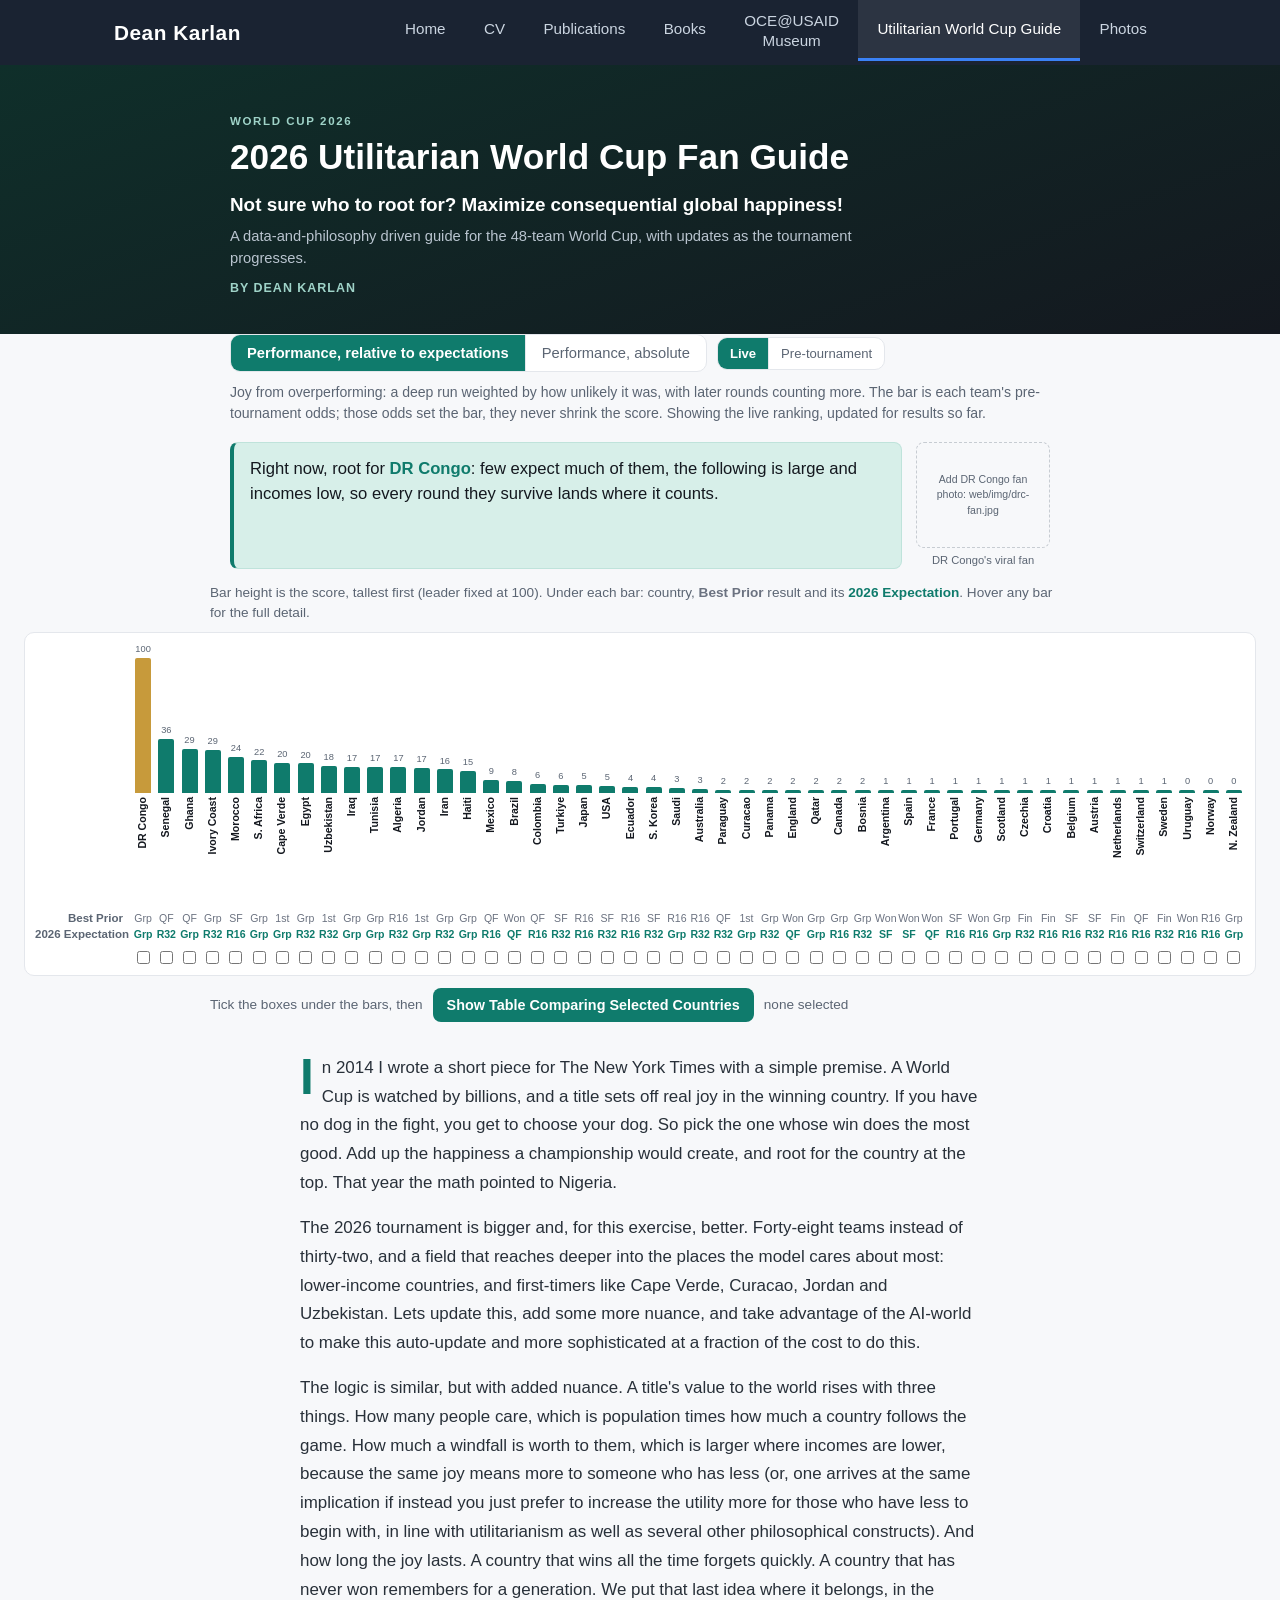
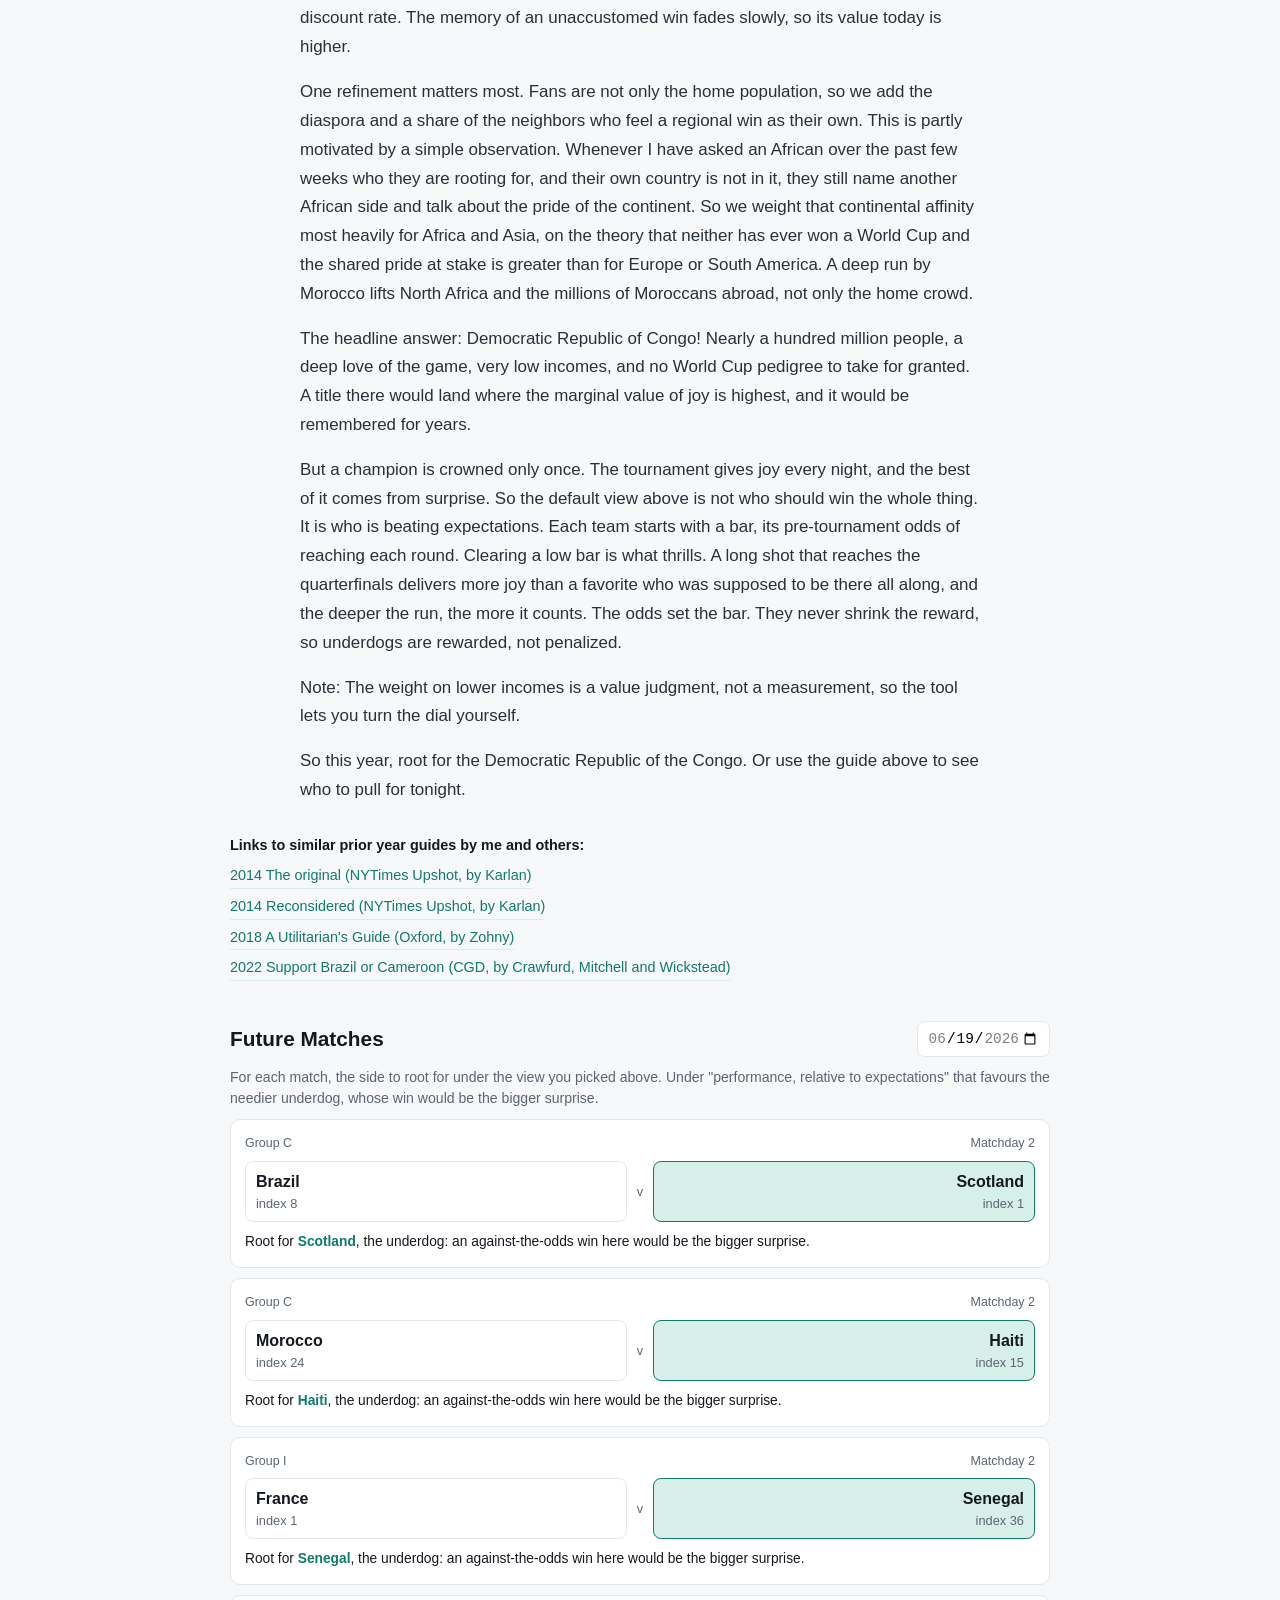
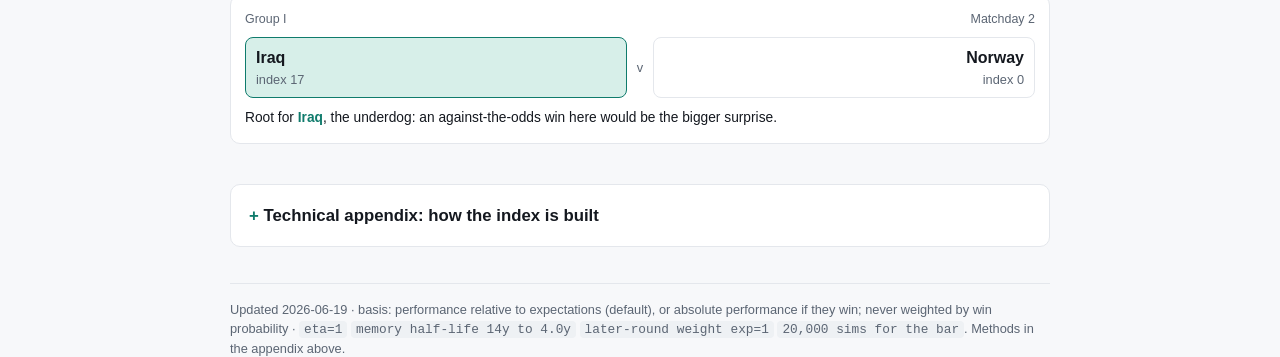
==== worldcup/standalone.html @ b9f55a34 "Use a smooth subsistence offset for the income weight (Stone-Geary) Per the model owner's choice, re" ====
<!DOCTYPE html>
<html lang="en">
<head>
  <meta charset="UTF-8" />
  <meta name="viewport" content="width=device-width, initial-scale=1.0" />
  <title>2026 Utilitarian World Cup Fan Guide</title>
  <style>
:root {
  --ink: #14181f;
  --muted: #5b6573;
  --line: #e4e7ec;
  --bg: #f7f8fa;
  --card: #ffffff;
  --accent: #0f7b6c;
  --accent-soft: #d7efe9;
  --gold: #c79a3b;
  --bar: #0f7b6c;
  --bar-soft: #e6efee;
}

* { margin: 0; padding: 0; box-sizing: border-box; }

body {
  font-family: -apple-system, BlinkMacSystemFont, "Segoe UI", Roboto, Helvetica, sans-serif;
  color: var(--ink);
  background: var(--bg);
  line-height: 1.5;
}

/* Site navigation, mirrored from deankarlan.com */
.site-nav {
  background: #1a2332;
  position: sticky;
  top: 0;
  z-index: 200;
}
.site-nav .nav-inner {
  max-width: 1100px;
  margin: 0 auto;
  display: flex;
  align-items: center;
  justify-content: space-between;
  padding: 0 1.5rem;
}
.site-nav .site-name {
  color: #fff;
  font-size: 1.3rem;
  font-weight: 600;
  padding: 1rem 0;
  letter-spacing: 0.5px;
}
.site-nav ul { list-style: none; display: flex; gap: 0; margin: 0; padding: 0; }
.site-nav li a {
  color: #cbd5e1;
  text-decoration: none;
  padding: 1.1rem 1.2rem;
  display: block;
  font-size: 0.95rem;
  transition: all 0.2s;
  border-bottom: 3px solid transparent;
}
.site-nav li a.two-line { text-align: center; line-height: 1.3; padding-top: 0.7rem; padding-bottom: 0.7rem; }
.site-nav li a:hover, .site-nav li a.active {
  color: #fff;
  background: rgba(255, 255, 255, 0.08);
  border-bottom-color: #3b82f6;
}

/* Background / further-reading links on the front page */
.reading {
  margin: 30px 0 8px;
  display: flex;
  flex-direction: column;
  align-items: flex-start;
  gap: 7px;
  font-size: 0.9rem;
}
.reading-label { color: var(--ink); font-weight: 700; margin-bottom: 2px; }
.reading a {
  color: var(--accent);
  text-decoration: none;
  border-bottom: 1px solid var(--accent-soft);
  padding-bottom: 1px;
}
.reading a:hover { border-bottom-color: var(--accent); }

.wrap { max-width: 860px; margin: 0 auto; padding: 0 20px; }

header {
  background: linear-gradient(160deg, #0f2f2a 0%, #14181f 100%);
  color: #fff;
  padding: 48px 0 36px;
}

.kicker {
  text-transform: uppercase;
  letter-spacing: 0.14em;
  font-size: 0.72rem;
  color: #9fd3c8;
  font-weight: 600;
}

header h1 { font-size: 2.2rem; line-height: 1.1; margin: 8px 0 14px; }

.standfirst { max-width: 640px; color: #fff; font-size: 1.18rem; font-weight: 600; }
.standfirst-sub { margin-top: 6px; max-width: 640px; color: #b9c4cf; font-size: 0.92rem; }
.byline {
  margin-top: 10px; color: #9fd3c8; font-size: 0.78rem; font-weight: 700;
  letter-spacing: 0.08em; text-transform: uppercase;
}

/* Readable main text */
.essay { max-width: 680px; margin: 32px auto 8px; }
.essay p { margin-bottom: 16px; font-size: 1.06rem; line-height: 1.7; color: #283039; }
.essay p:first-child::first-letter {
  font-size: 3.1rem; line-height: 0.8; font-weight: 700;
  float: left; margin: 4px 8px 0 0; color: var(--accent);
}

.toolintro { margin-top: 26px; }
.toolintro h2 { font-size: 1.4rem; margin-bottom: 10px; }

/* Live pick callout, now in the light body */
#headline.headline {
  background: var(--accent-soft);
  border: 1px solid #bfe3db;
  border-left: 4px solid var(--accent);
  border-radius: 8px;
  padding: 14px 16px;
  font-size: 1.04rem;
  color: var(--ink);
}
#headline.headline b { color: var(--accent); font-weight: 700; }

/* Technical appendix (native expand/collapse) */
.appendix {
  margin-top: 40px;
  background: var(--card);
  border: 1px solid var(--line);
  border-radius: 10px;
  padding: 4px 18px;
}
.appendix summary {
  cursor: pointer;
  font-weight: 600;
  font-size: 1.05rem;
  padding: 14px 0;
  color: var(--ink);
  list-style: none;
}
.appendix summary::-webkit-details-marker { display: none; }
.appendix summary::before { content: "+ "; color: var(--accent); font-weight: 700; }
.appendix[open] summary::before { content: "- "; }
.appendix-body { padding: 4px 0 16px; max-width: 680px; }
.appendix-body h3 { font-size: 1rem; margin: 18px 0 6px; color: var(--accent); }
.appendix-body p, .appendix-body li { font-size: 0.94rem; line-height: 1.6; color: #3a434e; }
.appendix-body ul { margin: 6px 0 6px 18px; }
.appendix-body li { margin-bottom: 6px; }
.appendix-body .produced { margin-top: 20px; font-size: 0.85rem; color: var(--muted); font-style: italic; }

main { padding: 28px 0 60px; }

.controls { margin-bottom: 18px; }

.toggle-row { display: flex; gap: 10px; flex-wrap: wrap; align-items: center; }
.toggle.small button { padding: 8px 12px; font-size: 0.82rem; }
.toggle.muted { opacity: 0.4; }

.toggle {
  display: inline-flex;
  background: var(--card);
  border: 1px solid var(--line);
  border-radius: 10px;
  overflow: hidden;
  flex-wrap: wrap;
}
.toggle button {
  border: none;
  background: none;
  padding: 10px 16px;
  font-size: 0.92rem;
  cursor: pointer;
  color: var(--muted);
  border-right: 1px solid var(--line);
}
.toggle button:last-child { border-right: none; }
.toggle button.active { background: var(--accent); color: #fff; font-weight: 600; }

.view-note { color: var(--muted); font-size: 0.88rem; margin-top: 10px; }

.ranking { display: flex; flex-direction: column; gap: 8px; margin-top: 8px; }

.row {
  background: var(--card);
  border: 1px solid var(--line);
  border-radius: 10px;
  padding: 12px 14px;
  display: grid;
  grid-template-columns: 26px 2fr 2.4fr;
  align-items: center;
  gap: 14px;
  cursor: pointer;
  transition: border-color 0.15s, transform 0.05s;
}
.row:hover { border-color: var(--accent); }
.row:active { transform: scale(0.998); }
.row .rank { color: var(--muted); font-variant-numeric: tabular-nums; font-size: 0.9rem; }
.row .name { font-weight: 600; }
.row .name small { display: block; font-weight: 400; color: var(--muted); font-size: 0.76rem; }
.row .compare { margin-top: 5px; display: flex; flex-direction: column; gap: 1px; }
.row .cmp { font-size: 0.8rem; color: #3a434e; font-variant-numeric: tabular-nums; }
.row .cmp .cmp-k { display: inline-block; min-width: 118px; color: var(--muted); }
.row .badge {
  display: inline-block; font-size: 0.62rem; font-weight: 700; letter-spacing: 0.03em;
  color: var(--gold); margin-left: 6px; vertical-align: middle;
}
.row .badge.host { color: var(--accent); }
.row .badge.out { color: #b91c1c; }

.bar-wrap { background: var(--bar-soft); border-radius: 6px; height: 22px; position: relative; }
.bar { background: var(--bar); height: 100%; border-radius: 6px; min-width: 2px; }
.bar-val {
  position: absolute; right: 8px; top: 0; line-height: 22px;
  font-size: 0.78rem; font-weight: 600; color: var(--ink);
}
.row .p { text-align: right; font-size: 0.82rem; color: var(--muted); font-variant-numeric: tabular-nums; }

.row.top .bar { background: var(--gold); }

.tonight { margin-top: 40px; }
.tonight-head { display: flex; align-items: center; justify-content: space-between; gap: 12px; }
.tonight-head h2 { font-size: 1.3rem; }
#match-date { padding: 8px 10px; border: 1px solid var(--line); border-radius: 8px; font-size: 0.9rem; }

.match {
  background: var(--card); border: 1px solid var(--line); border-radius: 10px;
  padding: 14px; margin-top: 10px;
}
.match-top { display: flex; justify-content: space-between; color: var(--muted); font-size: 0.78rem; margin-bottom: 8px; }
.match-teams { display: grid; grid-template-columns: 1fr auto 1fr; align-items: center; gap: 10px; }
.side { padding: 8px 10px; border-radius: 8px; border: 1px solid var(--line); }
.side.pick { border-color: var(--accent); background: var(--accent-soft); }
.side .tn { font-weight: 600; }
.side .ti { font-size: 0.8rem; color: var(--muted); }
.side.right { text-align: right; }
.vs { color: var(--muted); font-size: 0.8rem; }
.pick-line { margin-top: 10px; font-size: 0.86rem; }
.pick-line b { color: var(--accent); }
.empty { color: var(--muted); padding: 16px 0; }

.meta { margin-top: 36px; padding-top: 16px; border-top: 1px solid var(--line); color: var(--muted); font-size: 0.8rem; }
.meta code { background: #eef1f4; padding: 1px 5px; border-radius: 4px; }

.drawer {
  position: fixed; top: 0; right: 0; width: 380px; max-width: 92vw; height: 100%;
  background: #fff; box-shadow: -4px 0 24px rgba(0,0,0,0.18); z-index: 50;
  padding: 24px; overflow-y: auto; transition: transform 0.22s ease;
}
.drawer.hidden { transform: translateX(102%); }
#drawer-close { position: absolute; top: 12px; right: 16px; border: none; background: none; font-size: 1.7rem; cursor: pointer; color: var(--muted); }
.drawer h3 { font-size: 1.3rem; margin-bottom: 2px; }
.drawer .sub { color: var(--muted); font-size: 0.85rem; margin-bottom: 16px; }
.kv { display: flex; justify-content: space-between; padding: 9px 0; border-bottom: 1px solid var(--line); font-size: 0.9rem; }
.kv .k { color: var(--muted); }
.kv .v { font-weight: 600; font-variant-numeric: tabular-nums; }
.kv-group {
  margin-top: 18px; margin-bottom: 2px; font-size: 0.72rem; font-weight: 700;
  text-transform: uppercase; letter-spacing: 0.08em; color: var(--accent);
}
.drawer .note { margin-top: 16px; font-size: 0.82rem; color: var(--muted); background: var(--bg); padding: 12px; border-radius: 8px; }

@media (max-width: 620px) {
  .row { grid-template-columns: 22px 1.5fr 1.5fr; }
  .row .cmp .cmp-k { min-width: 0; margin-right: 4px; }
  header h1 { font-size: 1.7rem; }
  .site-nav .nav-inner { flex-direction: column; padding: 0.4rem 1rem; }
  .site-nav .site-name { padding: 0.5rem 0; }
  .site-nav ul { flex-wrap: wrap; justify-content: center; }
  .site-nav li a { padding: 0.6rem 0.7rem; font-size: 0.82rem; }
  .site-nav li a.two-line br { display: none; }
}

/* ---- Compare bar ---- */
.compare-bar { margin-top: 12px; display: flex; align-items: center; gap: 12px; flex-wrap: wrap; }
.compare-btn {
  background: var(--accent); color: #fff; border: none; border-radius: 8px;
  padding: 9px 14px; font-size: 0.9rem; font-weight: 600; cursor: pointer;
}
.compare-btn:hover { background: #0c6457; }
.compare-count { color: var(--muted); font-size: 0.85rem; }

/* ---- Flipped bar chart ---- */
.chart-wrap { margin-top: 14px; }
.chart-legend { color: var(--muted); font-size: 0.85rem; margin-bottom: 8px; }
.chart-legend .lg-prior { color: #6b7280; font-weight: 700; }
.chart-legend .lg-exp { color: var(--accent); font-weight: 700; }

.chart-scroll {
  overflow-x: auto;
  padding: 6px 2px 10px;
  border: 1px solid var(--line);
  border-radius: 10px;
  background: var(--card);
}
.chart { display: flex; align-items: flex-end; gap: 3px; min-width: min-content; }
.col {
  flex: 0 0 76px; width: 76px; display: flex; flex-direction: column;
  align-items: center; padding: 4px 2px 6px; border-radius: 6px; cursor: default;
}
.col:hover { background: #eef5f3; }
.col-val { font-size: 0.72rem; font-weight: 700; color: var(--ink); height: 15px; }
.barbox { height: 200px; width: 100%; display: flex; align-items: flex-end; justify-content: center; }
.bar { width: 62%; min-height: 2px; background: var(--bar); border-radius: 3px 3px 0 0; transition: height 0.2s; }
.col.top .bar { background: var(--gold); }
.col.out .bar { background: #d8a7a7; }
.col-name {
  font-size: 0.72rem; font-weight: 600; text-align: center; margin-top: 5px;
  line-height: 1.12; height: 26px; overflow: hidden; color: var(--ink);
}
.col-prior { font-size: 0.7rem; color: #6b7280; margin-top: 2px; }
.col-exp { font-size: 0.7rem; color: var(--accent); font-weight: 600; }
.col-check { margin-top: 5px; cursor: pointer; }

/* ---- Hover detail card ---- */
.tooltip {
  position: fixed; z-index: 300; width: 250px; background: #fff;
  border: 1px solid var(--line); border-radius: 10px; padding: 10px 12px;
  box-shadow: 0 8px 28px rgba(0,0,0,0.18); font-size: 0.8rem; pointer-events: none;
}
.tooltip.hidden { display: none; }
.tooltip .tip-title { font-weight: 700; font-size: 0.98rem; }
.tooltip .tip-sub { color: var(--muted); font-size: 0.78rem; margin-bottom: 6px; }
.tooltip .kv { display: flex; justify-content: space-between; padding: 3px 0; border-bottom: 1px solid #f1f3f5; }
.tooltip .kv .k { color: var(--muted); }
.tooltip .kv .v { font-weight: 600; font-variant-numeric: tabular-nums; }

/* ---- Comparison table ---- */
.compare-table { margin: 18px 0; background: var(--card); border: 1px solid var(--line); border-radius: 10px; padding: 8px 14px 14px; }
.compare-table.hidden { display: none; }
.compare-table .ct-head { display: flex; align-items: center; justify-content: space-between; }
.compare-table h3 { font-size: 1.05rem; }
#ct-close { background: none; border: none; font-size: 1.5rem; color: var(--muted); cursor: pointer; line-height: 1; }
.ct-scroll { overflow-x: auto; }
.compare-table table { border-collapse: collapse; width: 100%; font-size: 0.86rem; }
.compare-table th, .compare-table td { padding: 7px 10px; text-align: right; white-space: nowrap; border-bottom: 1px solid var(--line); }
.compare-table thead th { color: var(--ink); font-weight: 700; border-bottom: 2px solid var(--line); position: sticky; top: 0; background: var(--card); }
.compare-table tbody th { text-align: left; color: var(--muted); font-weight: 500; }
.compare-table tbody td { font-weight: 600; font-variant-numeric: tabular-nums; }
.compare-table .empty { color: var(--muted); padding: 10px 2px; }

@media (max-width: 620px) {
  .col { flex-basis: 64px; width: 64px; }
}

/* ============ v2: flipped chart, pinned card, photo ============ */
html { overflow-x: clip; }

.topline { display: flex; gap: 14px; align-items: stretch; }
.topline #headline { flex: 1; }
.hero-photo { flex: 0 0 134px; width: 134px; margin: 0; text-align: center; }
.hero-photo img { width: 100%; height: 92px; object-fit: cover; border-radius: 8px; display: block; }
.hero-photo figcaption { font-size: 0.7rem; color: var(--muted); margin-top: 4px; }
.hero-photo.noimg img { display: none; }
.hero-photo.noimg::before {
  content: "Add DR Congo fan photo: web/img/drc-fan.jpg";
  display: flex; align-items: center; justify-content: center; text-align: center;
  height: 92px; border: 1px dashed #c7ccd2; border-radius: 8px; color: var(--muted);
  font-size: 0.66rem; padding: 6px;
}

/* Full-width chart band so 48 bars fit with no horizontal scroll */
.chart-wrap { position: relative; width: 100vw; margin-left: calc(50% - 50vw); padding: 0 24px; margin-top: 14px; }
.chart-legend { max-width: 860px; margin: 0 auto 8px; }

#chart {
  display: grid;
  grid-template-rows: 150px 118px 16px 16px 24px;
  column-gap: 1px;
  align-items: stretch;
  border: 1px solid var(--line);
  border-radius: 10px;
  background: var(--card);
  padding: 10px 10px 8px;
}
#chart .g-label {
  align-self: center; text-align: right; padding-right: 8px;
  font-size: 0.72rem; font-weight: 600; color: var(--muted); white-space: nowrap;
}
.barcell { display: flex; flex-direction: column; justify-content: flex-end; align-items: center; }
.barcell .bval { font-size: 0.58rem; color: var(--muted); margin-bottom: 1px; }
.barcell .bar { width: 72%; min-height: 2px; background: var(--bar); border-radius: 2px 2px 0 0; }
.barcell.top .bar { background: var(--gold); }
.barcell.out .bar { background: #d8a7a7; }
.namecell { display: flex; justify-content: center; align-items: flex-start; overflow: hidden; padding-top: 4px; }
.namecell span { writing-mode: vertical-rl; transform: rotate(180deg); font-size: 0.66rem; font-weight: 600; color: var(--ink); white-space: nowrap; }
.abbr { text-align: center; font-size: 0.66rem; line-height: 1.4; overflow: hidden; white-space: nowrap; }
.abbr.prior { color: #6b7280; }
.abbr.exp { color: var(--accent); font-weight: 700; }
.checkcell { display: flex; justify-content: center; align-items: center; }
.checkcell .col-check { cursor: pointer; }

#tooltip {
  position: absolute; z-index: 50; width: 226px;
  background: #fff; border: 1px solid var(--line); border-radius: 8px;
  padding: 8px 10px; box-shadow: 0 8px 26px rgba(0,0,0,0.18);
  font-size: 0.72rem; pointer-events: none;
}
#tooltip.hidden { display: none; }
#tooltip .tip-title { font-weight: 700; font-size: 0.92rem; }
#tooltip .tip-sub { color: var(--muted); font-size: 0.7rem; margin-bottom: 5px; }
#tooltip .kv { display: flex; justify-content: space-between; gap: 10px; padding: 1px 0; }
#tooltip .kv .k { color: var(--muted); }
#tooltip .kv .v { font-weight: 600; font-variant-numeric: tabular-nums; }

.compare-bar { max-width: 860px; margin: 12px auto 0; display: flex; align-items: center; gap: 10px; flex-wrap: wrap; }
.compare-hint { color: var(--muted); font-size: 0.85rem; }

</style>
</head>
<body>
  <!-- Site navigation, mirrored from deankarlan.com so this page sits inside it. -->
  <nav class="site-nav">
    <div class="nav-inner">
      <span class="site-name">Dean Karlan</span>
      <ul>
        <li><a href="https://www.deankarlan.com/">Home</a></li>
        <li><a href="https://drive.google.com/file/d/1ew7vB3uoib5L1WZr1g5mdxZ8Z6TP7IA9/view" target="_blank" rel="noopener">CV</a></li>
        <li><a href="https://www.deankarlan.com/publications">Publications</a></li>
        <li><a href="https://www.deankarlan.com/books">Books</a></li>
        <li><a href="https://www.deankarlan.com/usaid" class="two-line">OCE@USAID<br>Museum</a></li>
        <li><a href="#" class="active">Utilitarian World Cup Guide</a></li>
        <li><a href="https://www.deankarlan.com/photos">Photos</a></li>
      </ul>
    </div>
  </nav>

  <header>
    <div class="wrap">
      <p class="kicker">World Cup 2026</p>
      <h1>2026 Utilitarian World Cup Fan Guide</h1>
      <p class="standfirst">Not sure who to root for? Maximize consequential global happiness!</p>
      <p class="standfirst-sub">A data-and-philosophy driven guide for the 48-team World Cup, with updates as the tournament progresses.</p>
      <p class="byline">By Dean Karlan</p>
    </div>
  </header>

  <main class="wrap">
    <!-- Results first -->
    <section class="controls">
      <div class="toggle-row">
        <div class="toggle" id="view-toggle">
          <button data-view="surprise" class="active">Performance, relative to expectations</button>
          <button data-view="rooting">Performance, absolute</button>
        </div>
        <div class="toggle small" id="time-toggle" title="Applies to the relative-to-expectations view">
          <button data-time="live" class="active">Live</button>
          <button data-time="pre">Pre-tournament</button>
        </div>
      </div>
      <p class="view-note" id="view-note"></p>
    </section>

    <div class="topline">
      <div id="headline" class="headline"></div>
      <figure class="hero-photo">
        <img src="img/drc-fan.jpg" alt="DR Congo's viral statue fan" onerror="this.closest('figure').classList.add('noimg')" />
        <figcaption>DR Congo's viral fan</figcaption>
      </figure>
    </div>

    <section class="chart-wrap">
      <p class="chart-legend">Bar height is the score, tallest first (leader fixed at
        100). Under each bar: country, <span class="lg-prior">Best Prior</span> result
        and its <span class="lg-exp">2026 Expectation</span>. Hover any bar for the
        full detail.</p>
      <div id="chart"></div>
      <div id="tooltip" class="tooltip hidden"></div>
      <div class="compare-bar">
        <span class="compare-hint">Tick the boxes under the bars, then</span>
        <button id="compare-btn" class="compare-btn">Show Table Comparing Selected Countries</button>
        <span id="compare-count" class="compare-count"></span>
      </div>
    </section>

    <section id="compare-table" class="compare-table hidden"></section>

    <!-- Narrative -->
    <article class="essay">
      <p>In 2014 I wrote a short piece for The New York Times with a simple premise.
        A World Cup is watched by billions, and a title sets off real joy in the
        winning country. If you have no dog in the fight, you get to choose your
        dog. So pick the one whose win does the most good. Add up the happiness a
        championship would create, and root for the country at the top. That year
        the math pointed to Nigeria.</p>

      <p>The 2026 tournament is bigger and, for this exercise, better. Forty-eight
        teams instead of thirty-two, and a field that reaches deeper into the
        places the model cares about most: lower-income countries, and first-timers
        like Cape Verde, Curacao, Jordan and Uzbekistan. Lets update this, add some
        more nuance, and take advantage of the AI-world to make this auto-update and
        more sophisticated at a fraction of the cost to do this.</p>

      <p>The logic is similar, but with added nuance. A title's value to the world
        rises with three things. How many people care, which is population times
        how much a country follows the game. How much a windfall is worth to them,
        which is larger where incomes are lower, because the same joy means more to
        someone who has less (or, one arrives at the same implication if instead you
        just prefer to increase the utility more for those who have less to begin
        with, in line with utilitarianism as well as several other philosophical
        constructs). And how long the joy lasts. A country that wins all the time
        forgets quickly. A country that has never won remembers for a generation. We
        put that last idea where it belongs, in the discount rate. The memory of an
        unaccustomed win fades slowly, so its value today is higher.</p>

      <p>One refinement matters most. Fans are not only the home population, so we
        add the diaspora and a share of the neighbors who feel a regional win as
        their own. This is partly motivated by a simple observation. Whenever I have
        asked an African over the past few weeks who they are rooting for, and their
        own country is not in it, they still name another African side and talk about
        the pride of the continent. So we weight that continental affinity most
        heavily for Africa and Asia, on the theory that neither has ever won a World
        Cup and the shared pride at stake is greater than for Europe or South
        America. A deep run by Morocco lifts North Africa and the millions of
        Moroccans abroad, not only the home crowd.</p>

      <p>The headline answer: Democratic Republic of Congo! Nearly a hundred million
        people, a deep love of the game, very low incomes, and no World Cup pedigree
        to take for granted. A title there would land where the marginal value of
        joy is highest, and it would be remembered for years.</p>

      <p>But a champion is crowned only once. The tournament gives joy every night,
        and the best of it comes from surprise. So the default view above is not who
        should win the whole thing. It is who is beating expectations. Each team
        starts with a bar, its pre-tournament odds of reaching each round. Clearing
        a low bar is what thrills. A long shot that reaches the quarterfinals
        delivers more joy than a favorite who was supposed to be there all along,
        and the deeper the run, the more it counts. The odds set the bar. They never
        shrink the reward, so underdogs are rewarded, not penalized.</p>

      <p>Note: The weight on lower incomes is a value judgment, not a measurement,
        so the tool lets you turn the dial yourself.</p>

      <p>So this year, root for the Democratic Republic of the Congo. Or use the
        guide above to see who to pull for tonight.</p>
    </article>

    <div class="reading">
      <span class="reading-label">Links to similar prior year guides by me and others:</span>
      <a href="https://www.nytimes.com/2014/06/26/upshot/why-you-should-root-for-nigeria-or-brazil-mexico-or-ghana.html" target="_blank" rel="noopener">2014 The original (NYTimes Upshot, by Karlan)</a>
      <a href="https://www.nytimes.com/2014/07/05/upshot/which-world-cup-team-to-root-for-reconsidered.html" target="_blank" rel="noopener">2014 Reconsidered (NYTimes Upshot, by Karlan)</a>
      <a href="https://blog.uehiro.ox.ac.uk/2018/06/the-utilitarians-guide-to-the-fifa-world-cup/" target="_blank" rel="noopener">2018 A Utilitarian's Guide (Oxford, by Zohny)</a>
      <a href="https://www.cgdev.org/blog/why-you-should-support-brazil-or-cameroon-2022-world-cup" target="_blank" rel="noopener">2022 Support Brazil or Cameroon (CGD, by Crawfurd, Mitchell and Wickstead)</a>
    </div>

    <!-- Future matches -->
    <section class="tonight">
      <div class="tonight-head">
        <h2>Future Matches</h2>
        <input type="date" id="match-date" />
      </div>
      <p class="view-note">For each match, the side to root for under the view you
        picked above. Under "performance, relative to expectations" that favours the
        needier underdog, whose win would be the bigger surprise.</p>
      <div id="matches"></div>
    </section>

    <details class="appendix">
      <summary>Technical appendix: how the index is built</summary>
      <div class="appendix-body">
        <h3>The model</h3>
        <p>For each country <em>i</em>, the value of a title is the product of three
          terms, <strong>W = N x MU x V</strong>.</p>
        <ul>
          <li><strong>N, reach.</strong> Engaged home fans, which is population
            times how much the country follows the game, plus the diaspora, plus a
            share of co-confederation neighbors who share a regional win. That
            continental share is largest for Africa and Asia, neither of which has
            won a World Cup, and smallest for Europe and South America.</li>
          <li><strong>MU, need.</strong> The same joy is worth more to a country
            with less, the standard economics of diminishing marginal utility. So we
            weight each country by how poor it is. A country whose people consume
            half as much per head as another counts, at the default setting, for
            roughly twice as much. One parameter sets how hard we lean toward the
            poor: crank it up and we favor the poor even more; lower it toward zero
            and we favor them less, until at zero everyone counts the same. Which
            value to choose is ultimately a question for the philosopher and the
            social planner. The tilt toward the poor is always on. We also add a
            subsistence amount to consumption before taking the weight, so the very
            poorest are weighted similarly, though never identically, and one extreme
            outlier does not dwarf every other team.</li>
          <li><strong>V, memory.</strong> A title is a glow that fades, and we value
            the present value of that fading stream rather than a single moment.
            Pedigree sets how fast it fades. A serial winner's glow is largely gone
            in about four years; a country with no history holds it for around
            fourteen.</li>
        </ul>

        <h3>Performance relative to expectations (the default view)</h3>
        <p>The bar is each team's pre-tournament chance of reaching each knockout
          round, from an Elo simulation of the real bracket. The surprise of a run
          is how unlikely it was, summed over the rounds the team reaches and
          weighted so deeper rounds count for more. The odds set the bar. They never
          weight the welfare, so the method rewards underdogs rather than favorites.
          A second toggle compares the live standing with the frozen pre-tournament
          one.</p>

        <h3>Data sources</h3>
        <ul>
          <li>Population and consumption: World Bank World Development Indicators
            (population, and GNI per capita at purchasing power parity).</li>
          <li>The 48-team field and the group draw: FIFA (final draw, 5 December
            2025).</li>
          <li>Team strength and the expectation bar: World Football Elo Ratings
            (eloratings.net).</li>
          <li>Soccer interest: Google Trends, FIFA Big Count registered players, and
            a curated culture and television-reach score.</li>
          <li>Diaspora size: United Nations international migrant-stock estimates.</li>
          <li>Pedigree and best prior finishes: World Cup and continental
            championship records.</li>
          <li>Live results and fixtures: football-data.org.</li>
        </ul>

        <h3>The evidence behind the joy</h3>
        <p>That happiness tracks surprise: Rutledge, Skandali, Dayan and Dolan
          (2014), Mellers et al. (1997), Koszegi and Rabin (2006). That it fades,
          faster with repetition: Frederick and Loewenstein (1999). That a shocking,
          meaningful win is remembered for years: Brown and Kulik (1977). That the
          daily mood bump itself is brief: Stieger, Goetz and Gehrig (2015). On the
          size of the wellbeing effect of national sporting success: Kavetsos and
          Szymanski (2010).</p>

        <h3>Caveats</h3>
        <ul>
          <li>Diaspora, interest and pedigree figures are documented estimates.</li>
          <li>The size of the happiness bump is a flat assumed value.</li>
          <li>Not yet incorporated: upset losses can raise domestic violence (Card
            and Dahl 2011), and the losing finalist's fans are let down.</li>
        </ul>

        <p class="produced">Produced using Claude.ai code.</p>
      </div>
    </details>

    <footer id="meta" class="meta"></footer>
  </main>

  <script>window.__RANKINGS__ = {
  "meta": {
    "generated": "2026-06-19T21:32:46+00:00",
    "title": "World Cup Happiness Index 2026",
    "live_changed": false,
    "basis": "performance relative to expectations (default), or absolute performance if they win; never weighted by win probability",
    "params": {
      "eta": 1.0,
      "eta_sensitivity": 1.5,
      "h0": 0.1,
      "r_lo": 0.05,
      "r_hi": 0.173,
      "stage_weight_exp": 1.0,
      "mc_iterations": 20000,
      "diaspora_weight": 1.0,
      "continental_weights": {
        "CAF": 0.2,
        "AFC": 0.2,
        "CONCACAF": 0.06,
        "OFC": 0.05,
        "CONMEBOL": 0.02,
        "UEFA": 0.02
      },
      "score_concavity": 1.0,
      "darkside_fraction": 0.0
    }
  },
  "teams": [
    {
      "name": "DR Congo",
      "confederation": "CAF",
      "group": "K",
      "host": false,
      "population": 109276265,
      "consumption": 1760,
      "elo": 1674,
      "interest": 0.5,
      "wc_titles": 0,
      "last_major_year": "1974",
      "best_finish": "group",
      "history": 0.037,
      "novelty": 0.963,
      "memory_half_life": 12.7,
      "fan_population": 94312998,
      "home_fans": 54638132,
      "diaspora_fans": 750000,
      "solidarity_fans": 38924865,
      "mu_weight": 2.101,
      "present_value": 1.833,
      "expected_depth": 0.35,
      "reached_depth": 0,
      "eliminated": false,
      "surprise": 20.57,
      "surprise_pre": 20.57,
      "w_net": 363213414.0837138,
      "rooting_index": 100.0,
      "rooting_index_eta15": 100.0,
      "surprise_index": 100.0,
      "surprise_index_eta15": 100.0,
      "surprise_index_pre": 100.0,
      "surprise_index_pre_eta15": 100.0
    },
    {
      "name": "Senegal",
      "confederation": "CAF",
      "group": "I",
      "host": false,
      "population": 18501984,
      "consumption": 4920,
      "elo": 1839,
      "interest": 0.55,
      "wc_titles": 0,
      "last_major_year": "2021",
      "best_finish": "quarter",
      "history": 0.018,
      "novelty": 0.982,
      "memory_half_life": 13.3,
      "fan_population": 58818365,
      "home_fans": 10176091,
      "diaspora_fans": 825000,
      "solidarity_fans": 47817273,
      "mu_weight": 1.263,
      "present_value": 1.913,
      "expected_depth": 1.36,
      "reached_depth": 0,
      "eliminated": false,
      "surprise": 18.82,
      "surprise_pre": 18.82,
      "w_net": 142065808.61073166,
      "rooting_index": 39.1,
      "rooting_index_eta15": 30.3,
      "surprise_index": 35.8,
      "surprise_index_eta15": 27.7,
      "surprise_index_pre": 35.8,
      "surprise_index_pre_eta15": 27.7
    },
    {
      "name": "Ghana",
      "confederation": "CAF",
      "group": "L",
      "host": false,
      "population": 34427414,
      "consumption": 7720,
      "elo": 1510,
      "interest": 0.55,
      "wc_titles": 0,
      "last_major_year": "1982",
      "best_finish": "quarter",
      "history": 0.074,
      "novelty": 0.926,
      "memory_half_life": 11.7,
      "fan_population": 65550554,
      "home_fans": 18935078,
      "diaspora_fans": 550000,
      "solidarity_fans": 46065476,
      "mu_weight": 0.933,
      "present_value": 1.692,
      "expected_depth": 0.07,
      "reached_depth": 0,
      "eliminated": false,
      "surprise": 20.92,
      "surprise_pre": 20.92,
      "w_net": 103440122.94636087,
      "rooting_index": 28.5,
      "rooting_index_eta15": 19.0,
      "surprise_index": 29.0,
      "surprise_index_eta15": 19.3,
      "surprise_index_pre": 29.0,
      "surprise_index_pre_eta15": 19.3
    },
    {
      "name": "Cote d'Ivoire",
      "confederation": "CAF",
      "group": "E",
      "host": false,
      "population": 31934230,
      "consumption": 7360,
      "elo": 1743,
      "interest": 0.55,
      "wc_titles": 0,
      "last_major_year": "2023",
      "best_finish": "group",
      "history": 0.056,
      "novelty": 0.944,
      "memory_half_life": 12.2,
      "fan_population": 64453553,
      "home_fans": 17563826,
      "diaspora_fans": 550000,
      "solidarity_fans": 46339726,
      "mu_weight": 0.965,
      "present_value": 1.759,
      "expected_depth": 1.09,
      "reached_depth": 0,
      "eliminated": false,
      "surprise": 19.54,
      "surprise_pre": 19.54,
      "w_net": 109456663.45013711,
      "rooting_index": 30.1,
      "rooting_index_eta15": 20.4,
      "surprise_index": 28.6,
      "surprise_index_eta15": 19.4,
      "surprise_index_pre": 28.6,
      "surprise_index_pre_eta15": 19.4
    },
    {
      "name": "Morocco",
      "confederation": "CAF",
      "group": "C",
      "host": false,
      "population": 38081173,
      "consumption": 10260,
      "elo": 1840,
      "interest": 0.6,
      "wc_titles": 0,
      "last_major_year": "1976",
      "best_finish": "semi",
      "history": 0.037,
      "novelty": 0.963,
      "memory_half_life": 12.7,
      "fan_population": 71371455,
      "home_fans": 22848704,
      "diaspora_fans": 3240000,
      "solidarity_fans": 45282751,
      "mu_weight": 0.754,
      "present_value": 1.833,
      "expected_depth": 1.66,
      "reached_depth": 0,
      "eliminated": false,
      "surprise": 18.36,
      "surprise_pre": 18.36,
      "w_net": 98668450.44584872,
      "rooting_index": 27.2,
      "rooting_index_eta15": 16.3,
      "surprise_index": 24.2,
      "surprise_index_eta15": 14.5,
      "surprise_index_pre": 24.2,
      "surprise_index_pre_eta15": 14.5
    },
    {
      "name": "South Africa",
      "confederation": "CAF",
      "group": "A",
      "host": false,
      "population": 64007187,
      "consumption": 15150,
      "elo": 1511,
      "interest": 0.45,
      "wc_titles": 0,
      "last_major_year": "1996",
      "best_finish": "group",
      "history": 0.018,
      "novelty": 0.982,
      "memory_half_life": 13.3,
      "fan_population": 73300079,
      "home_fans": 28803234,
      "diaspora_fans": 405000,
      "solidarity_fans": 44091845,
      "mu_weight": 0.551,
      "present_value": 1.913,
      "expected_depth": 0.13,
      "reached_depth": 0,
      "eliminated": false,
      "surprise": 20.86,
      "surprise_pre": 20.86,
      "w_net": 77255537.29126304,
      "rooting_index": 21.3,
      "rooting_index_eta15": 10.9,
      "surprise_index": 21.6,
      "surprise_index_eta15": 11.0,
      "surprise_index_pre": 21.6,
      "surprise_index_pre_eta15": 11.0
    },
    {
      "name": "Cape Verde",
      "confederation": "CAF",
      "group": "H",
      "host": false,
      "population": 524877,
      "consumption": 11000,
      "elo": 1606,
      "interest": 0.6,
      "wc_titles": 0,
      "last_major_year": null,
      "best_finish": "first",
      "history": 0.0,
      "novelty": 1.0,
      "memory_half_life": 13.9,
      "fan_population": 50704433,
      "home_fans": 314926,
      "diaspora_fans": 600000,
      "solidarity_fans": 49789506,
      "mu_weight": 0.714,
      "present_value": 2.0,
      "expected_depth": 0.27,
      "reached_depth": 0,
      "eliminated": false,
      "surprise": 20.69,
      "surprise_pre": 20.69,
      "w_net": 72434903.61428572,
      "rooting_index": 19.9,
      "rooting_index_eta15": 11.6,
      "surprise_index": 20.1,
      "surprise_index_eta15": 11.7,
      "surprise_index_pre": 20.1,
      "surprise_index_pre_eta15": 11.7
    },
    {
      "name": "Egypt",
      "confederation": "CAF",
      "group": "G",
      "host": false,
      "population": 116538258,
      "consumption": 18230,
      "elo": 1711,
      "interest": 0.55,
      "wc_titles": 0,
      "last_major_year": "2010",
      "best_finish": "group",
      "history": 0.13,
      "novelty": 0.87,
      "memory_half_life": 10.5,
      "fan_population": 103054325,
      "home_fans": 64096042,
      "diaspora_fans": 1925000,
      "solidarity_fans": 37033283,
      "mu_weight": 0.471,
      "present_value": 1.517,
      "expected_depth": 0.86,
      "reached_depth": 0,
      "eliminated": false,
      "surprise": 19.88,
      "surprise_pre": 19.88,
      "w_net": 73614271.31704679,
      "rooting_index": 20.3,
      "rooting_index_eta15": 9.6,
      "surprise_index": 19.6,
      "surprise_index_eta15": 9.3,
      "surprise_index_pre": 19.6,
      "surprise_index_pre_eta15": 9.3
    },
    {
      "name": "Uzbekistan",
      "confederation": "AFC",
      "group": "K",
      "host": false,
      "population": 36361859,
      "consumption": 12000,
      "elo": 1714,
      "interest": 0.4,
      "wc_titles": 0,
      "last_major_year": null,
      "best_finish": "first",
      "history": 0.0,
      "novelty": 1.0,
      "memory_half_life": 13.9,
      "fan_population": 50012623,
      "home_fans": 14544744,
      "diaspora_fans": 800000,
      "solidarity_fans": 34667879,
      "mu_weight": 0.667,
      "present_value": 2.0,
      "expected_depth": 0.6,
      "reached_depth": 0,
      "eliminated": false,
      "surprise": 20.24,
      "surprise_pre": 20.24,
      "w_net": 66683496.933333345,
      "rooting_index": 18.4,
      "rooting_index_eta15": 10.3,
      "surprise_index": 18.1,
      "surprise_index_eta15": 10.2,
      "surprise_index_pre": 18.1,
      "surprise_index_pre_eta15": 10.2
    },
    {
      "name": "Iraq",
      "confederation": "AFC",
      "group": "I",
      "host": false,
      "population": 46042015,
      "consumption": 14530,
      "elo": 1592,
      "interest": 0.5,
      "wc_titles": 0,
      "last_major_year": "2007",
      "best_finish": "group",
      "history": 0.018,
      "novelty": 0.982,
      "memory_half_life": 13.3,
      "fan_population": 56993634,
      "home_fans": 23021008,
      "diaspora_fans": 1000000,
      "solidarity_fans": 32972626,
      "mu_weight": 0.57,
      "present_value": 1.913,
      "expected_depth": 0.11,
      "reached_depth": 0,
      "eliminated": false,
      "surprise": 20.87,
      "surprise_pre": 20.87,
      "w_net": 62193677.34690855,
      "rooting_index": 17.1,
      "rooting_index_eta15": 8.9,
      "surprise_index": 17.4,
      "surprise_index_eta15": 9.1,
      "surprise_index_pre": 17.4,
      "surprise_index_pre_eta15": 9.1
    },
    {
      "name": "Tunisia",
      "confederation": "CAF",
      "group": "F",
      "host": false,
      "population": 12277109,
      "consumption": 14230,
      "elo": 1585,
      "interest": 0.5,
      "wc_titles": 0,
      "last_major_year": "2004",
      "best_finish": "group",
      "history": 0.018,
      "novelty": 0.982,
      "memory_half_life": 13.3,
      "fan_population": 55413335,
      "home_fans": 6138554,
      "diaspora_fans": 650000,
      "solidarity_fans": 48624781,
      "mu_weight": 0.58,
      "present_value": 1.913,
      "expected_depth": 0.17,
      "reached_depth": 0,
      "eliminated": false,
      "surprise": 20.8,
      "surprise_pre": 20.8,
      "w_net": 61522052.64917128,
      "rooting_index": 16.9,
      "rooting_index_eta15": 8.9,
      "surprise_index": 17.1,
      "surprise_index_eta15": 9.0,
      "surprise_index_pre": 17.1,
      "surprise_index_pre_eta15": 9.0
    },
    {
      "name": "Algeria",
      "confederation": "CAF",
      "group": "J",
      "host": false,
      "population": 46814308,
      "consumption": 17290,
      "elo": 1759,
      "interest": 0.55,
      "wc_titles": 0,
      "last_major_year": "2019",
      "best_finish": "round16",
      "history": 0.037,
      "novelty": 0.963,
      "memory_half_life": 12.7,
      "fan_population": 71550787,
      "home_fans": 25747869,
      "diaspora_fans": 1100000,
      "solidarity_fans": 44702918,
      "mu_weight": 0.493,
      "present_value": 1.833,
      "expected_depth": 0.93,
      "reached_depth": 0,
      "eliminated": false,
      "surprise": 19.69,
      "surprise_pre": 19.69,
      "w_net": 64644212.95334893,
      "rooting_index": 17.8,
      "rooting_index_eta15": 8.6,
      "surprise_index": 17.0,
      "surprise_index_eta15": 8.3,
      "surprise_index_pre": 17.0,
      "surprise_index_pre_eta15": 8.3
    },
    {
      "name": "Jordan",
      "confederation": "AFC",
      "group": "J",
      "host": false,
      "population": 11552876,
      "consumption": 10570,
      "elo": 1653,
      "interest": 0.4,
      "wc_titles": 0,
      "last_major_year": null,
      "best_finish": "first",
      "history": 0.0,
      "novelty": 1.0,
      "memory_half_life": 13.9,
      "fan_population": 41593748,
      "home_fans": 4621150,
      "diaspora_fans": 320000,
      "solidarity_fans": 36652598,
      "mu_weight": 0.737,
      "present_value": 2.0,
      "expected_depth": 0.3,
      "reached_depth": 0,
      "eliminated": false,
      "surprise": 20.64,
      "surprise_pre": 20.64,
      "w_net": 61302502.785556376,
      "rooting_index": 16.9,
      "rooting_index_eta15": 10.0,
      "surprise_index": 16.9,
      "surprise_index_eta15": 10.0,
      "surprise_index_pre": 16.9,
      "surprise_index_pre_eta15": 10.0
    },
    {
      "name": "Iran",
      "confederation": "AFC",
      "group": "G",
      "host": false,
      "population": 91567738,
      "consumption": 19820,
      "elo": 1756,
      "interest": 0.55,
      "wc_titles": 0,
      "last_major_year": "1976",
      "best_finish": "group",
      "history": 0.056,
      "novelty": 0.944,
      "memory_half_life": 12.2,
      "fan_population": 78746633,
      "home_fans": 50362256,
      "diaspora_fans": 880000,
      "solidarity_fans": 27504377,
      "mu_weight": 0.438,
      "present_value": 1.759,
      "expected_depth": 1.22,
      "reached_depth": 0,
      "eliminated": false,
      "surprise": 19.25,
      "surprise_pre": 19.25,
      "w_net": 60711568.14057909,
      "rooting_index": 16.7,
      "rooting_index_eta15": 7.6,
      "surprise_index": 15.6,
      "surprise_index_eta15": 7.1,
      "surprise_index_pre": 15.6,
      "surprise_index_pre_eta15": 7.1
    },
    {
      "name": "Haiti",
      "confederation": "CONCACAF",
      "group": "C",
      "host": false,
      "population": 11772557,
      "consumption": 3190,
      "elo": 1536,
      "interest": 0.45,
      "wc_titles": 0,
      "last_major_year": "1973",
      "best_finish": "group",
      "history": 0.018,
      "novelty": 0.982,
      "memory_half_life": 13.3,
      "fan_population": 17203990,
      "home_fans": 5297651,
      "diaspora_fans": 720000,
      "solidarity_fans": 11186340,
      "mu_weight": 1.616,
      "present_value": 1.913,
      "expected_depth": 0.37,
      "reached_depth": 0,
      "eliminated": false,
      "surprise": 20.6,
      "surprise_pre": 20.6,
      "w_net": 53166778.115368605,
      "rooting_index": 14.6,
      "rooting_index_eta15": 12.8,
      "surprise_index": 14.7,
      "surprise_index_eta15": 12.9,
      "surprise_index_pre": 14.7,
      "surprise_index_pre_eta15": 12.9
    },
    {
      "name": "Mexico",
      "confederation": "CONCACAF",
      "group": "A",
      "host": true,
      "population": 130861007,
      "consumption": 25460,
      "elo": 1881,
      "interest": 0.55,
      "wc_titles": 0,
      "last_major_year": "2023",
      "best_finish": "quarter",
      "history": 0.222,
      "novelty": 0.778,
      "memory_half_life": 9.0,
      "fan_population": 85759339,
      "home_fans": 71973554,
      "diaspora_fans": 6600000,
      "solidarity_fans": 7185785,
      "mu_weight": 0.351,
      "present_value": 1.293,
      "expected_depth": 2.11,
      "reached_depth": 0,
      "eliminated": false,
      "surprise": 16.94,
      "surprise_pre": 16.94,
      "w_net": 38966836.62333046,
      "rooting_index": 10.7,
      "rooting_index_eta15": 4.4,
      "surprise_index": 8.8,
      "surprise_index_eta15": 3.6,
      "surprise_index_pre": 8.8,
      "surprise_index_pre_eta15": 3.6
    },
    {
      "name": "Brazil",
      "confederation": "CONMEBOL",
      "group": "C",
      "host": false,
      "population": 211998573,
      "consumption": 21590,
      "elo": 1978,
      "interest": 0.72,
      "wc_titles": 5,
      "last_major_year": "2019",
      "best_finish": "won",
      "history": 0.972,
      "novelty": 0.028,
      "memory_half_life": 4.1,
      "fan_population": 155622757,
      "home_fans": 152638973,
      "diaspora_fans": 1368000,
      "solidarity_fans": 1615784,
      "mu_weight": 0.407,
      "present_value": 0.59,
      "expected_depth": 2.53,
      "reached_depth": 0,
      "eliminated": false,
      "surprise": 15.61,
      "surprise_pre": 15.61,
      "w_net": 37319722.698249966,
      "rooting_index": 10.3,
      "rooting_index_eta15": 4.5,
      "surprise_index": 7.8,
      "surprise_index_eta15": 3.4,
      "surprise_index_pre": 7.8,
      "surprise_index_pre_eta15": 3.4
    },
    {
      "name": "Colombia",
      "confederation": "CONMEBOL",
      "group": "K",
      "host": false,
      "population": 52886363,
      "consumption": 21890,
      "elo": 1982,
      "interest": 0.6,
      "wc_titles": 0,
      "last_major_year": "2001",
      "best_finish": "quarter",
      "history": 0.018,
      "novelty": 0.982,
      "memory_half_life": 13.3,
      "fan_population": 37565745,
      "home_fans": 31731818,
      "diaspora_fans": 1800000,
      "solidarity_fans": 4033927,
      "mu_weight": 0.402,
      "present_value": 1.913,
      "expected_depth": 2.41,
      "reached_depth": 0,
      "eliminated": false,
      "surprise": 15.88,
      "surprise_pre": 15.88,
      "w_net": 28871471.24696562,
      "rooting_index": 7.9,
      "rooting_index_eta15": 3.5,
      "surprise_index": 6.1,
      "surprise_index_eta15": 2.7,
      "surprise_index_pre": 6.1,
      "surprise_index_pre_eta15": 2.7
    },
    {
      "name": "Turkiye",
      "confederation": "UEFA",
      "group": "D",
      "host": false,
      "population": 85518661,
      "consumption": 44600,
      "elo": 1849,
      "interest": 0.55,
      "wc_titles": 0,
      "last_major_year": null,
      "best_finish": "semi",
      "history": 0.018,
      "novelty": 0.982,
      "memory_half_life": 13.3,
      "fan_population": 54339239,
      "home_fans": 47035264,
      "diaspora_fans": 3300000,
      "solidarity_fans": 4003976,
      "mu_weight": 0.21,
      "present_value": 1.913,
      "expected_depth": 1.4,
      "reached_depth": 0,
      "eliminated": false,
      "surprise": 18.68,
      "surprise_pre": 18.68,
      "w_net": 21837775.945461545,
      "rooting_index": 6.0,
      "rooting_index_eta15": 1.9,
      "surprise_index": 5.5,
      "surprise_index_eta15": 1.7,
      "surprise_index_pre": 5.5,
      "surprise_index_pre_eta15": 1.7
    },
    {
      "name": "Japan",
      "confederation": "AFC",
      "group": "F",
      "host": false,
      "population": 123975371,
      "consumption": 55490,
      "elo": 1910,
      "interest": 0.4,
      "wc_titles": 0,
      "last_major_year": "2011",
      "best_finish": "round16",
      "history": 0.074,
      "novelty": 0.926,
      "memory_half_life": 11.7,
      "fan_population": 77568947,
      "home_fans": 49590148,
      "diaspora_fans": 320000,
      "solidarity_fans": 27658798,
      "mu_weight": 0.171,
      "present_value": 1.692,
      "expected_depth": 1.82,
      "reached_depth": 0,
      "eliminated": false,
      "surprise": 17.76,
      "surprise_pre": 17.76,
      "w_net": 22434361.86401668,
      "rooting_index": 6.2,
      "rooting_index_eta15": 1.8,
      "surprise_index": 5.3,
      "surprise_index_eta15": 1.5,
      "surprise_index_pre": 5.3,
      "surprise_index_pre_eta15": 1.5
    },
    {
      "name": "United States",
      "confederation": "CONCACAF",
      "group": "D",
      "host": true,
      "population": 340110988,
      "consumption": 85980,
      "elo": 1780,
      "interest": 0.3,
      "wc_titles": 0,
      "last_major_year": "2021",
      "best_finish": "semi",
      "history": 0.148,
      "novelty": 0.852,
      "memory_half_life": 10.2,
      "fan_population": 108315497,
      "home_fans": 102033296,
      "diaspora_fans": 900000,
      "solidarity_fans": 5382201,
      "mu_weight": 0.112,
      "present_value": 1.466,
      "expected_depth": 1.24,
      "reached_depth": 0,
      "eliminated": false,
      "surprise": 18.97,
      "surprise_pre": 18.97,
      "w_net": 17844732.268459428,
      "rooting_index": 4.9,
      "rooting_index_eta15": 1.1,
      "surprise_index": 4.5,
      "surprise_index_eta15": 1.0,
      "surprise_index_pre": 4.5,
      "surprise_index_pre_eta15": 1.0
    },
    {
      "name": "Ecuador",
      "confederation": "CONMEBOL",
      "group": "E",
      "host": false,
      "population": 18135478,
      "consumption": 15410,
      "elo": 1890,
      "interest": 0.55,
      "wc_titles": 0,
      "last_major_year": null,
      "best_finish": "round16",
      "history": 0.0,
      "novelty": 1.0,
      "memory_half_life": 13.9,
      "fan_population": 15268586,
      "home_fans": 9974513,
      "diaspora_fans": 825000,
      "solidarity_fans": 4469073,
      "mu_weight": 0.543,
      "present_value": 2.0,
      "expected_depth": 1.77,
      "reached_depth": 0,
      "eliminated": false,
      "surprise": 17.97,
      "surprise_pre": 17.97,
      "w_net": 16587274.646170558,
      "rooting_index": 4.6,
      "rooting_index_eta15": 2.3,
      "surprise_index": 4.0,
      "surprise_index_eta15": 2.0,
      "surprise_index_pre": 4.0,
      "surprise_index_pre_eta15": 2.0
    },
    {
      "name": "South Korea",
      "confederation": "AFC",
      "group": "A",
      "host": false,
      "population": 51751065,
      "consumption": 61930,
      "elo": 1786,
      "interest": 0.4,
      "wc_titles": 0,
      "last_major_year": "1960",
      "best_finish": "semi",
      "history": 0.056,
      "novelty": 0.944,
      "memory_half_life": 12.2,
      "fan_population": 55137169,
      "home_fans": 20700426,
      "diaspora_fans": 1000000,
      "solidarity_fans": 33436743,
      "mu_weight": 0.154,
      "present_value": 1.759,
      "expected_depth": 1.4,
      "reached_depth": 0,
      "eliminated": false,
      "surprise": 18.88,
      "surprise_pre": 18.88,
      "w_net": 14940122.463552173,
      "rooting_index": 4.1,
      "rooting_index_eta15": 1.1,
      "surprise_index": 3.8,
      "surprise_index_eta15": 1.0,
      "surprise_index_pre": 3.8,
      "surprise_index_pre_eta15": 1.0
    },
    {
      "name": "Saudi Arabia",
      "confederation": "AFC",
      "group": "H",
      "host": false,
      "population": 35300280,
      "consumption": 71730,
      "elo": 1598,
      "interest": 0.45,
      "wc_titles": 0,
      "last_major_year": "1996",
      "best_finish": "round16",
      "history": 0.056,
      "novelty": 0.944,
      "memory_half_life": 12.2,
      "fan_population": 50419929,
      "home_fans": 15885126,
      "diaspora_fans": 135000,
      "solidarity_fans": 34399803,
      "mu_weight": 0.134,
      "present_value": 1.759,
      "expected_depth": 0.24,
      "reached_depth": 0,
      "eliminated": false,
      "surprise": 20.73,
      "surprise_pre": 20.73,
      "w_net": 11870317.732769005,
      "rooting_index": 3.3,
      "rooting_index_eta15": 0.8,
      "surprise_index": 3.3,
      "surprise_index_eta15": 0.8,
      "surprise_index_pre": 3.3,
      "surprise_index_pre_eta15": 0.8
    },
    {
      "name": "Australia",
      "confederation": "AFC",
      "group": "D",
      "host": false,
      "population": 27196812,
      "consumption": 69600,
      "elo": 1839,
      "interest": 0.3,
      "wc_titles": 0,
      "last_major_year": "2015",
      "best_finish": "round16",
      "history": 0.018,
      "novelty": 0.982,
      "memory_half_life": 13.3,
      "fan_population": 44284063,
      "home_fans": 8159044,
      "diaspora_fans": 180000,
      "solidarity_fans": 35945019,
      "mu_weight": 0.138,
      "present_value": 1.913,
      "expected_depth": 1.31,
      "reached_depth": 0,
      "eliminated": false,
      "surprise": 18.86,
      "surprise_pre": 18.86,
      "w_net": 11668435.795487318,
      "rooting_index": 3.2,
      "rooting_index_eta15": 0.8,
      "surprise_index": 2.9,
      "surprise_index_eta15": 0.8,
      "surprise_index_pre": 2.9,
      "surprise_index_pre_eta15": 0.8
    },
    {
      "name": "Paraguay",
      "confederation": "CONMEBOL",
      "group": "D",
      "host": false,
      "population": 6929153,
      "consumption": 17930,
      "elo": 1780,
      "interest": 0.55,
      "wc_titles": 0,
      "last_major_year": "1979",
      "best_finish": "quarter",
      "history": 0.037,
      "novelty": 0.963,
      "memory_half_life": 12.7,
      "fan_population": 8898377,
      "home_fans": 3811034,
      "diaspora_fans": 495000,
      "solidarity_fans": 4592343,
      "mu_weight": 0.478,
      "present_value": 1.833,
      "expected_depth": 0.91,
      "reached_depth": 0,
      "eliminated": false,
      "surprise": 19.65,
      "surprise_pre": 19.65,
      "w_net": 7793613.486594461,
      "rooting_index": 2.1,
      "rooting_index_eta15": 1.0,
      "surprise_index": 2.0,
      "surprise_index_eta15": 1.0,
      "surprise_index_pre": 2.0,
      "surprise_index_pre_eta15": 1.0
    },
    {
      "name": "Curacao",
      "confederation": "CONCACAF",
      "group": "E",
      "host": false,
      "population": 155967,
      "consumption": 33300,
      "elo": 1427,
      "interest": 0.5,
      "wc_titles": 0,
      "last_major_year": null,
      "best_finish": "first",
      "history": 0.0,
      "novelty": 1.0,
      "memory_half_life": 13.9,
      "fan_population": 11652503,
      "home_fans": 77984,
      "diaspora_fans": 75000,
      "solidarity_fans": 11499520,
      "mu_weight": 0.275,
      "present_value": 2.0,
      "expected_depth": 0.04,
      "reached_depth": 0,
      "eliminated": false,
      "surprise": 20.96,
      "surprise_pre": 20.96,
      "w_net": 6420111.910743802,
      "rooting_index": 1.8,
      "rooting_index_eta15": 0.6,
      "surprise_index": 1.8,
      "surprise_index_eta15": 0.7,
      "surprise_index_pre": 1.8,
      "surprise_index_pre_eta15": 0.7
    },
    {
      "name": "Panama",
      "confederation": "CONCACAF",
      "group": "L",
      "host": false,
      "population": 4515577,
      "consumption": 39260,
      "elo": 1730,
      "interest": 0.45,
      "wc_titles": 0,
      "last_major_year": null,
      "best_finish": "group",
      "history": 0.0,
      "novelty": 1.0,
      "memory_half_life": 13.9,
      "fan_population": 13486288,
      "home_fans": 2032010,
      "diaspora_fans": 72000,
      "solidarity_fans": 11382278,
      "mu_weight": 0.237,
      "present_value": 2.0,
      "expected_depth": 0.9,
      "reached_depth": 0,
      "eliminated": false,
      "surprise": 19.83,
      "surprise_pre": 19.83,
      "w_net": 6382530.856128728,
      "rooting_index": 1.8,
      "rooting_index_eta15": 0.6,
      "surprise_index": 1.7,
      "surprise_index_eta15": 0.6,
      "surprise_index_pre": 1.7,
      "surprise_index_pre_eta15": 0.6
    },
    {
      "name": "England",
      "confederation": "UEFA",
      "group": "L",
      "host": false,
      "population": 57100000,
      "consumption": 61460,
      "elo": 2055,
      "interest": 0.65,
      "wc_titles": 1,
      "last_major_year": "1966",
      "best_finish": "won",
      "history": 0.157,
      "novelty": 0.843,
      "memory_half_life": 10.0,
      "fan_population": 43917381,
      "home_fans": 37115000,
      "diaspora_fans": 2600000,
      "solidarity_fans": 4202381,
      "mu_weight": 0.155,
      "present_value": 1.442,
      "expected_depth": 3.12,
      "reached_depth": 0,
      "eliminated": false,
      "surprise": 13.31,
      "surprise_pre": 13.31,
      "w_net": 9822811.159169223,
      "rooting_index": 2.7,
      "rooting_index_eta15": 0.7,
      "surprise_index": 1.7,
      "surprise_index_eta15": 0.5,
      "surprise_index_pre": 1.7,
      "surprise_index_pre_eta15": 0.5
    },
    {
      "name": "Qatar",
      "confederation": "AFC",
      "group": "B",
      "host": false,
      "population": 2857822,
      "consumption": 121900,
      "elo": 1447,
      "interest": 0.35,
      "wc_titles": 0,
      "last_major_year": "2023",
      "best_finish": "group",
      "history": 0.037,
      "novelty": 0.963,
      "memory_half_life": 12.7,
      "fan_population": 38394518,
      "home_fans": 1000238,
      "diaspora_fans": 17500,
      "solidarity_fans": 37376780,
      "mu_weight": 0.08,
      "present_value": 1.833,
      "expected_depth": 0.11,
      "reached_depth": 0,
      "eliminated": false,
      "surprise": 20.89,
      "surprise_pre": 20.89,
      "w_net": 5635131.628978277,
      "rooting_index": 1.6,
      "rooting_index_eta15": 0.3,
      "surprise_index": 1.6,
      "surprise_index_eta15": 0.3,
      "surprise_index_pre": 1.6,
      "surprise_index_pre_eta15": 0.3
    },
    {
      "name": "Canada",
      "confederation": "CONCACAF",
      "group": "B",
      "host": true,
      "population": 41288599,
      "consumption": 63630,
      "elo": 1767,
      "interest": 0.25,
      "wc_titles": 0,
      "last_major_year": "2000",
      "best_finish": "group",
      "history": 0.018,
      "novelty": 0.982,
      "memory_half_life": 13.3,
      "fan_population": 21557019,
      "home_fans": 10322150,
      "diaspora_fans": 350000,
      "solidarity_fans": 10884870,
      "mu_weight": 0.15,
      "present_value": 1.913,
      "expected_depth": 1.67,
      "reached_depth": 0,
      "eliminated": false,
      "surprise": 18.29,
      "surprise_pre": 18.29,
      "w_net": 6189003.150114214,
      "rooting_index": 1.7,
      "rooting_index_eta15": 0.5,
      "surprise_index": 1.5,
      "surprise_index_eta15": 0.4,
      "surprise_index_pre": 1.5,
      "surprise_index_pre_eta15": 0.4
    },
    {
      "name": "Bosnia and Herzegovina",
      "confederation": "UEFA",
      "group": "B",
      "host": false,
      "population": 3164253,
      "consumption": 24990,
      "elo": 1616,
      "interest": 0.55,
      "wc_titles": 0,
      "last_major_year": null,
      "best_finish": "group",
      "history": 0.0,
      "novelty": 1.0,
      "memory_half_life": 13.9,
      "fan_population": 7750213,
      "home_fans": 1740339,
      "diaspora_fans": 1100000,
      "solidarity_fans": 4909874,
      "mu_weight": 0.357,
      "present_value": 2.0,
      "expected_depth": 0.58,
      "reached_depth": 0,
      "eliminated": false,
      "surprise": 20.34,
      "surprise_pre": 20.34,
      "w_net": 5537844.469024652,
      "rooting_index": 1.5,
      "rooting_index_eta15": 0.6,
      "surprise_index": 1.5,
      "surprise_index_eta15": 0.6,
      "surprise_index_pre": 1.5,
      "surprise_index_pre_eta15": 0.6
    },
    {
      "name": "Argentina",
      "confederation": "CONMEBOL",
      "group": "J",
      "host": false,
      "population": 45696159,
      "consumption": 29800,
      "elo": 2128,
      "interest": 0.72,
      "wc_titles": 3,
      "last_major_year": "2024",
      "best_finish": "won",
      "history": 0.852,
      "novelty": 0.148,
      "memory_half_life": 4.5,
      "fan_population": 37631773,
      "home_fans": 32901234,
      "diaspora_fans": 720000,
      "solidarity_fans": 4010539,
      "mu_weight": 0.305,
      "present_value": 0.646,
      "expected_depth": 3.79,
      "reached_depth": 0,
      "eliminated": false,
      "surprise": 10.49,
      "surprise_pre": 10.49,
      "w_net": 7412344.881725353,
      "rooting_index": 2.0,
      "rooting_index_eta15": 0.8,
      "surprise_index": 1.0,
      "surprise_index_eta15": 0.4,
      "surprise_index_pre": 1.0,
      "surprise_index_pre_eta15": 0.4
    },
    {
      "name": "Spain",
      "confederation": "UEFA",
      "group": "H",
      "host": false,
      "population": 48848840,
      "consumption": 57670,
      "elo": 2129,
      "interest": 0.62,
      "wc_titles": 1,
      "last_major_year": "2024",
      "best_finish": "won",
      "history": 0.232,
      "novelty": 0.768,
      "memory_half_life": 8.8,
      "fan_population": 35493236,
      "home_fans": 30286281,
      "diaspora_fans": 868000,
      "solidarity_fans": 4338955,
      "mu_weight": 0.165,
      "present_value": 1.274,
      "expected_depth": 3.88,
      "reached_depth": 0,
      "eliminated": false,
      "surprise": 10.22,
      "surprise_pre": 10.22,
      "w_net": 7454921.014253223,
      "rooting_index": 2.1,
      "rooting_index_eta15": 0.6,
      "surprise_index": 1.0,
      "surprise_index_eta15": 0.3,
      "surprise_index_pre": 1.0,
      "surprise_index_pre_eta15": 0.3
    },
    {
      "name": "France",
      "confederation": "UEFA",
      "group": "I",
      "host": false,
      "population": 68551653,
      "consumption": 63880,
      "elo": 2084,
      "interest": 0.55,
      "wc_titles": 2,
      "last_major_year": "2018",
      "best_finish": "won",
      "history": 0.426,
      "novelty": 0.574,
      "memory_half_life": 6.8,
      "fan_population": 42994022,
      "home_fans": 37703409,
      "diaspora_fans": 1100000,
      "solidarity_fans": 4190613,
      "mu_weight": 0.15,
      "present_value": 0.977,
      "expected_depth": 3.32,
      "reached_depth": 0,
      "eliminated": false,
      "surprise": 12.45,
      "surprise_pre": 12.45,
      "w_net": 6278740.085577425,
      "rooting_index": 1.7,
      "rooting_index_eta15": 0.5,
      "surprise_index": 1.0,
      "surprise_index_eta15": 0.3,
      "surprise_index_pre": 1.0,
      "surprise_index_pre_eta15": 0.3
    },
    {
      "name": "Portugal",
      "confederation": "UEFA",
      "group": "K",
      "host": false,
      "population": 10694681,
      "consumption": 50730,
      "elo": 1967,
      "interest": 0.62,
      "wc_titles": 0,
      "last_major_year": "2016",
      "best_finish": "semi",
      "history": 0.037,
      "novelty": 0.963,
      "memory_half_life": 12.7,
      "fan_population": 12992769,
      "home_fans": 6630702,
      "diaspora_fans": 1550000,
      "solidarity_fans": 4812067,
      "mu_weight": 0.186,
      "present_value": 1.833,
      "expected_depth": 2.25,
      "reached_depth": 0,
      "eliminated": false,
      "surprise": 16.38,
      "surprise_pre": 16.38,
      "w_net": 4432841.113073599,
      "rooting_index": 1.2,
      "rooting_index_eta15": 0.4,
      "surprise_index": 1.0,
      "surprise_index_eta15": 0.3,
      "surprise_index_pre": 1.0,
      "surprise_index_pre_eta15": 0.3
    },
    {
      "name": "Germany",
      "confederation": "UEFA",
      "group": "E",
      "host": false,
      "population": 83516593,
      "consumption": 76180,
      "elo": 1939,
      "interest": 0.55,
      "wc_titles": 4,
      "last_major_year": "2014",
      "best_finish": "won",
      "history": 0.815,
      "novelty": 0.185,
      "memory_half_life": 4.6,
      "fan_population": 52160125,
      "home_fans": 45934126,
      "diaspora_fans": 2200000,
      "solidarity_fans": 4025998,
      "mu_weight": 0.126,
      "present_value": 0.666,
      "expected_depth": 2.13,
      "reached_depth": 0,
      "eliminated": false,
      "surprise": 16.87,
      "surprise_pre": 16.87,
      "w_net": 4385248.499624945,
      "rooting_index": 1.2,
      "rooting_index_eta15": 0.3,
      "surprise_index": 1.0,
      "surprise_index_eta15": 0.2,
      "surprise_index_pre": 1.0,
      "surprise_index_pre_eta15": 0.2
    },
    {
      "name": "Scotland",
      "confederation": "UEFA",
      "group": "C",
      "host": false,
      "population": 5490000,
      "consumption": 61460,
      "elo": 853,
      "interest": 0.55,
      "wc_titles": 0,
      "last_major_year": null,
      "best_finish": "group",
      "history": 0.0,
      "novelty": 1.0,
      "memory_half_life": 13.9,
      "fan_population": 8398791,
      "home_fans": 3019500,
      "diaspora_fans": 495000,
      "solidarity_fans": 4884291,
      "mu_weight": 0.155,
      "present_value": 2.0,
      "expected_depth": 0.0,
      "reached_depth": 0,
      "eliminated": false,
      "surprise": 21.0,
      "surprise_pre": 21.0,
      "w_net": 2605892.3262178097,
      "rooting_index": 0.7,
      "rooting_index_eta15": 0.2,
      "surprise_index": 0.7,
      "surprise_index_eta15": 0.2,
      "surprise_index_pre": 0.7,
      "surprise_index_pre_eta15": 0.2
    },
    {
      "name": "Czechia",
      "confederation": "UEFA",
      "group": "A",
      "host": false,
      "population": 10905028,
      "consumption": 54800,
      "elo": 1712,
      "interest": 0.45,
      "wc_titles": 0,
      "last_major_year": "1976",
      "best_finish": "final",
      "history": 0.13,
      "novelty": 0.87,
      "memory_half_life": 10.5,
      "fan_population": 9978798,
      "home_fans": 4907263,
      "diaspora_fans": 225000,
      "solidarity_fans": 4846536,
      "mu_weight": 0.173,
      "present_value": 1.517,
      "expected_depth": 0.9,
      "reached_depth": 0,
      "eliminated": false,
      "surprise": 19.84,
      "surprise_pre": 19.84,
      "w_net": 2618160.068888886,
      "rooting_index": 0.7,
      "rooting_index_eta15": 0.2,
      "surprise_index": 0.7,
      "surprise_index_eta15": 0.2,
      "surprise_index_pre": 0.7,
      "surprise_index_pre_eta15": 0.2
    },
    {
      "name": "Croatia",
      "confederation": "UEFA",
      "group": "L",
      "host": false,
      "population": 3866200,
      "consumption": 49740,
      "elo": 1881,
      "interest": 0.62,
      "wc_titles": 0,
      "last_major_year": null,
      "best_finish": "final",
      "history": 0.065,
      "novelty": 0.935,
      "memory_half_life": 12.0,
      "fan_population": 7913784,
      "home_fans": 2397044,
      "diaspora_fans": 620000,
      "solidarity_fans": 4896740,
      "mu_weight": 0.19,
      "present_value": 1.725,
      "expected_depth": 1.67,
      "reached_depth": 0,
      "eliminated": false,
      "surprise": 18.21,
      "surprise_pre": 18.21,
      "w_net": 2588438.0462345304,
      "rooting_index": 0.7,
      "rooting_index_eta15": 0.2,
      "surprise_index": 0.6,
      "surprise_index_eta15": 0.2,
      "surprise_index_pre": 0.6,
      "surprise_index_pre_eta15": 0.2
    },
    {
      "name": "Belgium",
      "confederation": "UEFA",
      "group": "G",
      "host": false,
      "population": 11858610,
      "consumption": 74770,
      "elo": 1879,
      "interest": 0.5,
      "wc_titles": 0,
      "last_major_year": null,
      "best_finish": "semi",
      "history": 0.018,
      "novelty": 0.982,
      "memory_half_life": 13.3,
      "fan_population": 11005400,
      "home_fans": 5929305,
      "diaspora_fans": 250000,
      "solidarity_fans": 4826095,
      "mu_weight": 0.129,
      "present_value": 1.913,
      "expected_depth": 1.85,
      "reached_depth": 0,
      "eliminated": false,
      "surprise": 17.77,
      "surprise_pre": 17.77,
      "w_net": 2707045.356048127,
      "rooting_index": 0.7,
      "rooting_index_eta15": 0.2,
      "surprise_index": 0.6,
      "surprise_index_eta15": 0.2,
      "surprise_index_pre": 0.6,
      "surprise_index_pre_eta15": 0.2
    },
    {
      "name": "Austria",
      "confederation": "UEFA",
      "group": "J",
      "host": false,
      "population": 9177982,
      "consumption": 74160,
      "elo": 1857,
      "interest": 0.45,
      "wc_titles": 0,
      "last_major_year": null,
      "best_finish": "semi",
      "history": 0.018,
      "novelty": 0.982,
      "memory_half_life": 13.3,
      "fan_population": 9262171,
      "home_fans": 4130092,
      "diaspora_fans": 270000,
      "solidarity_fans": 4862079,
      "mu_weight": 0.13,
      "present_value": 1.913,
      "expected_depth": 1.43,
      "reached_depth": 0,
      "eliminated": false,
      "surprise": 18.71,
      "surprise_pre": 18.71,
      "w_net": 2296266.98525035,
      "rooting_index": 0.6,
      "rooting_index_eta15": 0.2,
      "surprise_index": 0.6,
      "surprise_index_eta15": 0.1,
      "surprise_index_pre": 0.6,
      "surprise_index_pre_eta15": 0.1
    },
    {
      "name": "Netherlands",
      "confederation": "UEFA",
      "group": "F",
      "host": false,
      "population": 17993485,
      "consumption": 84970,
      "elo": 1944,
      "interest": 0.55,
      "wc_titles": 0,
      "last_major_year": "1988",
      "best_finish": "final",
      "history": 0.176,
      "novelty": 0.824,
      "memory_half_life": 9.7,
      "fan_population": 15193169,
      "home_fans": 9896417,
      "diaspora_fans": 550000,
      "solidarity_fans": 4746753,
      "mu_weight": 0.114,
      "present_value": 1.396,
      "expected_depth": 2.15,
      "reached_depth": 0,
      "eliminated": false,
      "surprise": 16.75,
      "surprise_pre": 16.75,
      "w_net": 2410928.2101057884,
      "rooting_index": 0.7,
      "rooting_index_eta15": 0.2,
      "surprise_index": 0.5,
      "surprise_index_eta15": 0.1,
      "surprise_index_pre": 0.5,
      "surprise_index_pre_eta15": 0.1
    },
    {
      "name": "Switzerland",
      "confederation": "UEFA",
      "group": "B",
      "host": false,
      "population": 9005582,
      "consumption": 91110,
      "elo": 1865,
      "interest": 0.45,
      "wc_titles": 0,
      "last_major_year": null,
      "best_finish": "quarter",
      "history": 0.0,
      "novelty": 1.0,
      "memory_half_life": 13.9,
      "fan_population": 9231143,
      "home_fans": 4052512,
      "diaspora_fans": 315000,
      "solidarity_fans": 4863631,
      "mu_weight": 0.106,
      "present_value": 2.0,
      "expected_depth": 1.88,
      "reached_depth": 0,
      "eliminated": false,
      "surprise": 17.74,
      "surprise_pre": 17.74,
      "w_net": 1961777.2031452556,
      "rooting_index": 0.5,
      "rooting_index_eta15": 0.1,
      "surprise_index": 0.5,
      "surprise_index_eta15": 0.1,
      "surprise_index_pre": 0.5,
      "surprise_index_pre_eta15": 0.1
    },
    {
      "name": "Sweden",
      "confederation": "UEFA",
      "group": "F",
      "host": false,
      "population": 10569709,
      "consumption": 75000,
      "elo": 1755,
      "interest": 0.4,
      "wc_titles": 0,
      "last_major_year": null,
      "best_finish": "final",
      "history": 0.065,
      "novelty": 0.935,
      "memory_half_life": 12.0,
      "fan_population": 9248007,
      "home_fans": 4227884,
      "diaspora_fans": 160000,
      "solidarity_fans": 4860123,
      "mu_weight": 0.128,
      "present_value": 1.725,
      "expected_depth": 1.0,
      "reached_depth": 0,
      "eliminated": false,
      "surprise": 19.62,
      "surprise_pre": 19.62,
      "w_net": 2045253.973867123,
      "rooting_index": 0.6,
      "rooting_index_eta15": 0.1,
      "surprise_index": 0.5,
      "surprise_index_eta15": 0.1,
      "surprise_index_pre": 0.5,
      "surprise_index_pre_eta15": 0.1
    },
    {
      "name": "Uruguay",
      "confederation": "CONMEBOL",
      "group": "H",
      "host": false,
      "population": 3386588,
      "consumption": 34170,
      "elo": 1870,
      "interest": 0.7,
      "wc_titles": 2,
      "last_major_year": "2011",
      "best_finish": "won",
      "history": 0.574,
      "novelty": 0.426,
      "memory_half_life": 5.7,
      "fan_population": 7411763,
      "home_fans": 2370612,
      "diaspora_fans": 420000,
      "solidarity_fans": 4621151,
      "mu_weight": 0.269,
      "present_value": 0.829,
      "expected_depth": 1.59,
      "reached_depth": 0,
      "eliminated": false,
      "surprise": 18.44,
      "surprise_pre": 18.44,
      "w_net": 1653218.1485863356,
      "rooting_index": 0.5,
      "rooting_index_eta15": 0.2,
      "surprise_index": 0.4,
      "surprise_index_eta15": 0.1,
      "surprise_index_pre": 0.4,
      "surprise_index_pre_eta15": 0.1
    },
    {
      "name": "Norway",
      "confederation": "UEFA",
      "group": "I",
      "host": false,
      "population": 5572279,
      "consumption": 106830,
      "elo": 1929,
      "interest": 0.4,
      "wc_titles": 0,
      "last_major_year": null,
      "best_finish": "round16",
      "history": 0.0,
      "novelty": 1.0,
      "memory_half_life": 13.9,
      "fan_population": 7209014,
      "home_fans": 2228912,
      "diaspora_fans": 80000,
      "solidarity_fans": 4900103,
      "mu_weight": 0.091,
      "present_value": 2.0,
      "expected_depth": 1.86,
      "reached_depth": 0,
      "eliminated": false,
      "surprise": 17.55,
      "surprise_pre": 17.55,
      "w_net": 1312758.6880451606,
      "rooting_index": 0.4,
      "rooting_index_eta15": 0.1,
      "surprise_index": 0.3,
      "surprise_index_eta15": 0.1,
      "surprise_index_pre": 0.3,
      "surprise_index_pre_eta15": 0.1
    },
    {
      "name": "New Zealand",
      "confederation": "OFC",
      "group": "G",
      "host": false,
      "population": 5287500,
      "consumption": 53600,
      "elo": 1578,
      "interest": 0.2,
      "wc_titles": 0,
      "last_major_year": "2016",
      "best_finish": "group",
      "history": 0.093,
      "novelty": 0.907,
      "memory_half_life": 11.3,
      "fan_population": 1177500,
      "home_fans": 1057500,
      "diaspora_fans": 120000,
      "solidarity_fans": 0,
      "mu_weight": 0.177,
      "present_value": 1.629,
      "expected_depth": 0.28,
      "reached_depth": 0,
      "eliminated": false,
      "surprise": 20.69,
      "surprise_pre": 20.69,
      "w_net": 338881.8162918768,
      "rooting_index": 0.1,
      "rooting_index_eta15": 0.0,
      "surprise_index": 0.1,
      "surprise_index_eta15": 0.0,
      "surprise_index_pre": 0.1,
      "surprise_index_pre_eta15": 0.0
    }
  ],
  "fixtures": [
    {
      "date": "2026-06-11",
      "matchday": 1,
      "group": "A",
      "home": "Mexico",
      "away": "Czechia"
    },
    {
      "date": "2026-06-11",
      "matchday": 1,
      "group": "A",
      "home": "South Africa",
      "away": "South Korea"
    },
    {
      "date": "2026-06-11",
      "matchday": 1,
      "group": "G",
      "home": "Belgium",
      "away": "Egypt"
    },
    {
      "date": "2026-06-11",
      "matchday": 1,
      "group": "G",
      "home": "Iran",
      "away": "New Zealand"
    },
    {
      "date": "2026-06-12",
      "matchday": 1,
      "group": "B",
      "home": "Canada",
      "away": "Switzerland"
    },
    {
      "date": "2026-06-12",
      "matchday": 1,
      "group": "B",
      "home": "Bosnia and Herzegovina",
      "away": "Qatar"
    },
    {
      "date": "2026-06-12",
      "matchday": 1,
      "group": "H",
      "home": "Uruguay",
      "away": "Spain"
    },
    {
      "date": "2026-06-12",
      "matchday": 1,
      "group": "H",
      "home": "Cape Verde",
      "away": "Saudi Arabia"
    },
    {
      "date": "2026-06-13",
      "matchday": 1,
      "group": "C",
      "home": "Brazil",
      "away": "Haiti"
    },
    {
      "date": "2026-06-13",
      "matchday": 1,
      "group": "C",
      "home": "Scotland",
      "away": "Morocco"
    },
    {
      "date": "2026-06-13",
      "matchday": 1,
      "group": "I",
      "home": "France",
      "away": "Norway"
    },
    {
      "date": "2026-06-13",
      "matchday": 1,
      "group": "I",
      "home": "Senegal",
      "away": "Iraq"
    },
    {
      "date": "2026-06-14",
      "matchday": 1,
      "group": "D",
      "home": "Paraguay",
      "away": "United States"
    },
    {
      "date": "2026-06-14",
      "matchday": 1,
      "group": "D",
      "home": "Turkiye",
      "away": "Australia"
    },
    {
      "date": "2026-06-14",
      "matchday": 1,
      "group": "J",
      "home": "Argentina",
      "away": "Austria"
    },
    {
      "date": "2026-06-14",
      "matchday": 1,
      "group": "J",
      "home": "Algeria",
      "away": "Jordan"
    },
    {
      "date": "2026-06-15",
      "matchday": 1,
      "group": "E",
      "home": "Ecuador",
      "away": "Curacao"
    },
    {
      "date": "2026-06-15",
      "matchday": 1,
      "group": "E",
      "home": "Germany",
      "away": "Cote d'Ivoire"
    },
    {
      "date": "2026-06-15",
      "matchday": 1,
      "group": "K",
      "home": "Colombia",
      "away": "Portugal"
    },
    {
      "date": "2026-06-15",
      "matchday": 1,
      "group": "K",
      "home": "DR Congo",
      "away": "Uzbekistan"
    },
    {
      "date": "2026-06-16",
      "matchday": 1,
      "group": "F",
      "home": "Netherlands",
      "away": "Sweden"
    },
    {
      "date": "2026-06-16",
      "matchday": 1,
      "group": "F",
      "home": "Tunisia",
      "away": "Japan"
    },
    {
      "date": "2026-06-16",
      "matchday": 1,
      "group": "L",
      "home": "Panama",
      "away": "England"
    },
    {
      "date": "2026-06-16",
      "matchday": 1,
      "group": "L",
      "home": "Croatia",
      "away": "Ghana"
    },
    {
      "date": "2026-06-17",
      "matchday": 2,
      "group": "A",
      "home": "Mexico",
      "away": "South Africa"
    },
    {
      "date": "2026-06-17",
      "matchday": 2,
      "group": "A",
      "home": "South Korea",
      "away": "Czechia"
    },
    {
      "date": "2026-06-17",
      "matchday": 2,
      "group": "G",
      "home": "Belgium",
      "away": "Iran"
    },
    {
      "date": "2026-06-17",
      "matchday": 2,
      "group": "G",
      "home": "New Zealand",
      "away": "Egypt"
    },
    {
      "date": "2026-06-18",
      "matchday": 2,
      "group": "B",
      "home": "Canada",
      "away": "Bosnia and Herzegovina"
    },
    {
      "date": "2026-06-18",
      "matchday": 2,
      "group": "B",
      "home": "Qatar",
      "away": "Switzerland"
    },
    {
      "date": "2026-06-18",
      "matchday": 2,
      "group": "H",
      "home": "Uruguay",
      "away": "Cape Verde"
    },
    {
      "date": "2026-06-18",
      "matchday": 2,
      "group": "H",
      "home": "Saudi Arabia",
      "away": "Spain"
    },
    {
      "date": "2026-06-19",
      "matchday": 2,
      "group": "C",
      "home": "Brazil",
      "away": "Scotland"
    },
    {
      "date": "2026-06-19",
      "matchday": 2,
      "group": "C",
      "home": "Morocco",
      "away": "Haiti"
    },
    {
      "date": "2026-06-19",
      "matchday": 2,
      "group": "I",
      "home": "France",
      "away": "Senegal"
    },
    {
      "date": "2026-06-19",
      "matchday": 2,
      "group": "I",
      "home": "Iraq",
      "away": "Norway"
    },
    {
      "date": "2026-06-20",
      "matchday": 2,
      "group": "D",
      "home": "Paraguay",
      "away": "Turkiye"
    },
    {
      "date": "2026-06-20",
      "matchday": 2,
      "group": "D",
      "home": "Australia",
      "away": "United States"
    },
    {
      "date": "2026-06-20",
      "matchday": 2,
      "group": "J",
      "home": "Argentina",
      "away": "Algeria"
    },
    {
      "date": "2026-06-20",
      "matchday": 2,
      "group": "J",
      "home": "Jordan",
      "away": "Austria"
    },
    {
      "date": "2026-06-21",
      "matchday": 2,
      "group": "E",
      "home": "Ecuador",
      "away": "Germany"
    },
    {
      "date": "2026-06-21",
      "matchday": 2,
      "group": "E",
      "home": "Cote d'Ivoire",
      "away": "Curacao"
    },
    {
      "date": "2026-06-21",
      "matchday": 2,
      "group": "K",
      "home": "Colombia",
      "away": "DR Congo"
    },
    {
      "date": "2026-06-21",
      "matchday": 2,
      "group": "K",
      "home": "Uzbekistan",
      "away": "Portugal"
    },
    {
      "date": "2026-06-22",
      "matchday": 2,
      "group": "F",
      "home": "Netherlands",
      "away": "Tunisia"
    },
    {
      "date": "2026-06-22",
      "matchday": 2,
      "group": "F",
      "home": "Japan",
      "away": "Sweden"
    },
    {
      "date": "2026-06-22",
      "matchday": 2,
      "group": "L",
      "home": "Panama",
      "away": "Croatia"
    },
    {
      "date": "2026-06-22",
      "matchday": 2,
      "group": "L",
      "home": "Ghana",
      "away": "England"
    },
    {
      "date": "2026-06-23",
      "matchday": 3,
      "group": "A",
      "home": "Mexico",
      "away": "South Korea"
    },
    {
      "date": "2026-06-23",
      "matchday": 3,
      "group": "A",
      "home": "Czechia",
      "away": "South Africa"
    },
    {
      "date": "2026-06-23",
      "matchday": 3,
      "group": "G",
      "home": "Belgium",
      "away": "New Zealand"
    },
    {
      "date": "2026-06-23",
      "matchday": 3,
      "group": "G",
      "home": "Egypt",
      "away": "Iran"
    },
    {
      "date": "2026-06-24",
      "matchday": 3,
      "group": "B",
      "home": "Canada",
      "away": "Qatar"
    },
    {
      "date": "2026-06-24",
      "matchday": 3,
      "group": "B",
      "home": "Switzerland",
      "away": "Bosnia and Herzegovina"
    },
    {
      "date": "2026-06-24",
      "matchday": 3,
      "group": "H",
      "home": "Uruguay",
      "away": "Saudi Arabia"
    },
    {
      "date": "2026-06-24",
      "matchday": 3,
      "group": "H",
      "home": "Spain",
      "away": "Cape Verde"
    },
    {
      "date": "2026-06-25",
      "matchday": 3,
      "group": "C",
      "home": "Brazil",
      "away": "Morocco"
    },
    {
      "date": "2026-06-25",
      "matchday": 3,
      "group": "C",
      "home": "Haiti",
      "away": "Scotland"
    },
    {
      "date": "2026-06-25",
      "matchday": 3,
      "group": "I",
      "home": "France",
      "away": "Iraq"
    },
    {
      "date": "2026-06-25",
      "matchday": 3,
      "group": "I",
      "home": "Norway",
      "away": "Senegal"
    },
    {
      "date": "2026-06-26",
      "matchday": 3,
      "group": "D",
      "home": "Paraguay",
      "away": "Australia"
    },
    {
      "date": "2026-06-26",
      "matchday": 3,
      "group": "D",
      "home": "United States",
      "away": "Turkiye"
    },
    {
      "date": "2026-06-26",
      "matchday": 3,
      "group": "J",
      "home": "Argentina",
      "away": "Jordan"
    },
    {
      "date": "2026-06-26",
      "matchday": 3,
      "group": "J",
      "home": "Austria",
      "away": "Algeria"
    },
    {
      "date": "2026-06-27",
      "matchday": 3,
      "group": "E",
      "home": "Ecuador",
      "away": "Cote d'Ivoire"
    },
    {
      "date": "2026-06-27",
      "matchday": 3,
      "group": "E",
      "home": "Curacao",
      "away": "Germany"
    },
    {
      "date": "2026-06-27",
      "matchday": 3,
      "group": "K",
      "home": "Colombia",
      "away": "Uzbekistan"
    },
    {
      "date": "2026-06-27",
      "matchday": 3,
      "group": "K",
      "home": "Portugal",
      "away": "DR Congo"
    },
    {
      "date": "2026-06-28",
      "matchday": 3,
      "group": "F",
      "home": "Netherlands",
      "away": "Japan"
    },
    {
      "date": "2026-06-28",
      "matchday": 3,
      "group": "F",
      "home": "Sweden",
      "away": "Tunisia"
    },
    {
      "date": "2026-06-28",
      "matchday": 3,
      "group": "L",
      "home": "Panama",
      "away": "Ghana"
    },
    {
      "date": "2026-06-28",
      "matchday": 3,
      "group": "L",
      "home": "England",
      "away": "Croatia"
    }
  ]
};</script>
  <script>
// World Cup Happiness Index 2026 - results-first guide.
// Reads rankings.json (written by the pipeline). A flipped bar chart, one bar per
// country, sorted by the active view. Each bar shows the country, its Best Prior
// World Cup result and where it is Expected to Reach; hover for the full detail.
// Tick countries and hit the compare button for a side-by-side table.
// Two views: Performance relative to expectations (default) and absolute. Win
// probability never weights the score; under the relative view it only sets the bar.

const HOME_ADV = 60;  // Elo bump for host nations, matches the model

const VIEWS = {
  surprise: {
    key: "surprise_index",
    label: "Performance, relative to expectations",
    note: "Joy from overperforming: a deep run weighted by how unlikely it was, " +
      "with later rounds counting more. The bar is each team's pre-tournament odds; " +
      "those odds set the bar, they never shrink the score.",
  },
  rooting: {
    key: "rooting_index",
    label: "Performance, absolute",
    note: "The happiness a title itself would add, full stop: fans reached, weighted " +
      "up where people have less, valued by the lingering memory of a win.",
  },
};

let DATA = null;
let byName = {};
let view = "surprise";
let timeframe = "live";           // "live" or "pre"
const selected = new Set();        // countries ticked for comparison

function activeKey() {
  if (view === "rooting") return "rooting_index";
  return timeframe === "pre" ? "surprise_index_pre" : "surprise_index";
}

function fmtInt(n) { return n.toLocaleString("en-US"); }
function fmtM(n) { return (n / 1e6).toFixed(n >= 1e7 ? 0 : 1) + "M"; }
function pWin(a, b) {
  const ea = a.elo + (a.host ? HOME_ADV : 0);
  const eb = b.elo + (b.host ? HOME_ADV : 0);
  return 1 / (1 + Math.pow(10, -(ea - eb) / 400));
}

// Best prior World Cup result and expected finish, in one shared round vocabulary.
function bestPrior(code) {
  return {
    won: "Won it", final: "Final", semi: "Semifinals", quarter: "Quarterfinals",
    round16: "Round of 16", group: "Group stage", first: "First time",
  }[code] || "unknown";
}
function expStage(d) {
  if (d < 0.5) return "Group stage";
  if (d < 1.5) return "Round of 32";
  if (d < 2.5) return "Round of 16";
  if (d < 3.5) return "Quarterfinals";
  if (d < 4.5) return "Semifinals";
  return "Final";
}
function stageAbbr(full) {
  return {
    "Won it": "Won", "Final": "Fin", "Semifinals": "SF", "Quarterfinals": "QF",
    "Round of 16": "R16", "Round of 32": "R32", "Group stage": "Grp", "First time": "1st",
  }[full] || full;
}
function shortName(n) {
  return {
    "Bosnia and Herzegovina": "Bosnia", "United States": "USA", "South Africa": "S. Africa",
    "South Korea": "S. Korea", "Saudi Arabia": "Saudi", "New Zealand": "N. Zealand",
    "Cote d'Ivoire": "Ivory Coast",
  }[n] || n;
}
function statusText(t) {
  return t.eliminated ? "Out"
    : (t.reached_depth > 0 ? "Still in (knockouts)" : "Still in (group stage)");
}

// One source of truth for every data value, used by the hover card and the
// comparison table.
function detailRows(t) {
  return [
    ["Performance, relative (live)", t.surprise_index.toFixed(1)],
    ["Performance, relative (pre)", t.surprise_index_pre.toFixed(1)],
    ["Performance, absolute", t.rooting_index.toFixed(1)],
    ["Expected to Reach", expStage(t.expected_depth)],
    ["Best Prior World Cup", bestPrior(t.best_finish)],
    ["Status", statusText(t)],
    ["World Cup titles", String(t.wc_titles)],
    ["Last major trophy", t.last_major_year === null ? "none" : String(t.last_major_year)],
    ["Memory half-life", t.memory_half_life + " yrs"],
    ["Fans reached", fmtM(t.fan_population)],
    ["&nbsp;&nbsp;home", fmtM(t.home_fans)],
    ["&nbsp;&nbsp;diaspora", fmtM(t.diaspora_fans)],
    ["&nbsp;&nbsp;continental solidarity", fmtM(t.solidarity_fans)],
    ["Consumption (GNI pc, PPP)", "$" + fmtInt(t.consumption)],
    ["Marginal-utility weight", t.mu_weight.toFixed(2) + "x"],
    ["Elo rating", String(t.elo)],
  ];
}

async function load() {
  DATA = window.__RANKINGS__;
  byName = Object.fromEntries(DATA.teams.map((t) => [t.name, t]));
  bindToggle();
  document.getElementById("compare-btn").addEventListener("click", renderCompareTable);

  const chart = document.getElementById("chart");
  chart.addEventListener("mouseover", (e) => {
    const el = e.target.closest("[data-name]");
    if (el) showCard(byName[el.dataset.name], el);
  });
  chart.addEventListener("mouseleave", hideCard);
  chart.addEventListener("change", (e) => {
    if (!e.target.classList.contains("col-check")) return;
    const n = e.target.dataset.name;
    if (e.target.checked) selected.add(n); else selected.delete(n);
    updateCompareCount();
    if (!document.getElementById("compare-table").classList.contains("hidden")) renderCompareTable();
  });

  refresh();
  setupDates();
  renderMeta();
}

function teamsByView() {
  const key = activeKey();
  return [...DATA.teams].sort((a, b) => b[key] - a[key]);
}

function refresh() {
  document.getElementById("time-toggle").classList.toggle("muted", view === "rooting");
  renderHeadline();
  renderChart();
  renderMatches(document.getElementById("match-date").value);
  if (!document.getElementById("compare-table").classList.contains("hidden")) renderCompareTable();
}

function bindToggle() {
  document.querySelectorAll("#view-toggle button").forEach((btn) => {
    btn.addEventListener("click", () => {
      view = btn.dataset.view;
      document.querySelectorAll("#view-toggle button").forEach((b) => b.classList.toggle("active", b === btn));
      refresh();
    });
  });
  document.querySelectorAll("#time-toggle button").forEach((btn) => {
    btn.addEventListener("click", () => {
      timeframe = btn.dataset.time;
      document.querySelectorAll("#time-toggle button").forEach((b) => b.classList.toggle("active", b === btn));
      refresh();
    });
  });
}

function renderHeadline() {
  const top = teamsByView()[0];
  document.getElementById("headline").innerHTML = view === "rooting"
    ? `For the biggest prize if they win, root for <b>${top.name}</b>.`
    : `Right now, root for <b>${top.name}</b>: few expect much of them, the following is large and incomes low, so every round they survive lands where it counts.`;
}

function renderChart() {
  let note = VIEWS[view].note;
  if (view !== "rooting") {
    note += timeframe === "pre"
      ? " Showing the frozen pre-tournament ranking."
      : " Showing the live ranking, updated for results so far.";
  }
  document.getElementById("view-note").textContent = note;

  const key = activeKey();
  const teams = teamsByView();
  const max = Math.max(...teams.map((t) => t[key])) || 1;
  const chart = document.getElementById("chart");
  chart.style.gridTemplateColumns = `96px repeat(${teams.length}, minmax(0, 1fr))`;

  const bars = teams.map((t, i) => {
    const h = Math.max(2, (t[key] / max) * 100);
    const cls = "barcell" + (i === 0 ? " top" : "") + (t.eliminated ? " out" : "");
    return `<div class="${cls}" data-name="${t.name}"><div class="bval">${t[key].toFixed(0)}</div><div class="bar" style="height:${h}%"></div></div>`;
  }).join("");
  const names = teams.map((t) => `<div class="namecell" data-name="${t.name}"><span>${shortName(t.name)}</span></div>`).join("");
  const priors = teams.map((t) => `<div class="abbr prior" data-name="${t.name}">${stageAbbr(bestPrior(t.best_finish))}</div>`).join("");
  const exps = teams.map((t) => `<div class="abbr exp" data-name="${t.name}">${stageAbbr(expStage(t.expected_depth))}</div>`).join("");
  const checks = teams.map((t) => `<div class="checkcell"><input type="checkbox" class="col-check" ${selected.has(t.name) ? "checked" : ""} data-name="${t.name}" aria-label="compare ${t.name}"></div>`).join("");

  chart.innerHTML =
    `<div class="g-blank"></div>${bars}` +
    `<div class="g-blank"></div>${names}` +
    `<div class="g-label">Best Prior</div>${priors}` +
    `<div class="g-label">2026 Expectation</div>${exps}` +
    `<div class="g-blank"></div>${checks}`;
  updateCompareCount();
}

function updateCompareCount() {
  document.getElementById("compare-count").textContent =
    selected.size ? `${selected.size} selected` : "none selected";
}

function showCard(t, el) {
  const tip = document.getElementById("tooltip");
  tip.innerHTML =
    `<div class="tip-title">${t.name}</div>` +
    `<div class="tip-sub">${t.confederation} &middot; Group ${t.group}${t.host ? " &middot; Host" : ""}</div>` +
    detailRows(t).map(([k, v]) => `<div class="kv"><span class="k">${k}</span><span class="v">${v}</span></div>`).join("");
  tip.classList.remove("hidden");
  // Anchor to the top of the bars, near the hovered one, so it never covers the
  // checkbox row at the bottom.
  const wrap = document.querySelector(".chart-wrap").getBoundingClientRect();
  const chartBox = document.getElementById("chart").getBoundingClientRect();
  const r = el.getBoundingClientRect();
  const w = 226;
  let left = r.left - wrap.left + r.width / 2 - w / 2;
  left = Math.max(6, Math.min(left, wrap.width - w - 6));
  tip.style.left = left + "px";
  tip.style.top = (chartBox.top - wrap.top + 6) + "px";
}
function hideCard() { document.getElementById("tooltip").classList.add("hidden"); }

function renderCompareTable() {
  const el = document.getElementById("compare-table");
  el.classList.remove("hidden");
  const cols = teamsByView().filter((t) => selected.has(t.name));
  if (!cols.length) {
    el.innerHTML = '<p class="empty">Tick the box under any countries in the chart, then this table compares them side by side.</p>';
    return;
  }
  const labels = detailRows(cols[0]).map(([k]) => k);
  const bodies = cols.map((t) => detailRows(t).map(([, v]) => v));
  const rows = labels.map((lab, ri) =>
    `<tr><th>${lab}</th>${bodies.map((b) => `<td>${b[ri]}</td>`).join("")}</tr>`).join("");
  el.innerHTML =
    `<div class="ct-head"><h3>Comparing ${cols.length} ${cols.length === 1 ? "country" : "countries"}</h3>` +
    `<button id="ct-close" aria-label="close">&times;</button></div>` +
    `<div class="ct-scroll"><table><thead><tr><th></th>${cols.map((t) => `<th>${t.name}</th>`).join("")}</tr></thead>` +
    `<tbody>${rows}</tbody></table></div>`;
  document.getElementById("ct-close").addEventListener("click", () => el.classList.add("hidden"));
  el.scrollIntoView({ behavior: "smooth", block: "nearest" });
}

function setupDates() {
  const input = document.getElementById("match-date");
  const dates = [...new Set(DATA.fixtures.map((f) => f.date))].sort();
  const today = "2026-06-19";
  input.min = dates[0];
  input.max = dates[dates.length - 1];
  input.value = dates.includes(today) ? today : dates[0];
  input.addEventListener("change", () => renderMatches(input.value));
  renderMatches(input.value);
}

function matchScore(t, opp) {
  const base = t.rooting_index;
  return view === "rooting" ? base : base * (1 - pWin(t, opp));
}

function renderMatches(dateStr) {
  const host = document.getElementById("matches");
  const todays = DATA.fixtures.filter((f) => f.date === dateStr);
  host.innerHTML = "";
  if (!todays.length) {
    host.innerHTML = '<p class="empty">No group-stage matches on this date.</p>';
    return;
  }
  const key = activeKey();
  todays.forEach((f) => {
    const h = byName[f.home], a = byName[f.away];
    const homePick = matchScore(h, a) >= matchScore(a, h);
    const pick = homePick ? h : a;
    const upset = view !== "rooting" && (homePick ? pWin(h, a) < 0.5 : pWin(a, h) < 0.5);
    const el = document.createElement("div");
    el.className = "match";
    el.innerHTML = `
      <div class="match-top"><span>Group ${f.group}</span><span>Matchday ${f.matchday}</span></div>
      <div class="match-teams">
        <div class="side ${homePick ? "pick" : ""}"><div class="tn">${h.name}</div><div class="ti">index ${h[key].toFixed(0)}</div></div>
        <div class="vs">v</div>
        <div class="side right ${homePick ? "" : "pick"}"><div class="tn">${a.name}</div><div class="ti">index ${a[key].toFixed(0)}</div></div>
      </div>
      <div class="pick-line">Root for <b>${pick.name}</b>${
        upset ? ", the underdog: an against-the-odds win here would be the bigger surprise." : " for the most happiness on offer."
      }</div>`;
    host.appendChild(el);
  });
}

function renderMeta() {
  const p = DATA.meta.params;
  document.getElementById("meta").innerHTML =
    `Updated ${DATA.meta.generated.slice(0, 10)} &middot; basis: ${DATA.meta.basis} &middot; ` +
    `<code>eta=${p.eta}</code> ` +
    `<code>memory half-life ${(Math.log(2) / p.r_lo).toFixed(0)}y to ${(Math.log(2) / p.r_hi).toFixed(1)}y</code> ` +
    `<code>later-round weight exp=${p.stage_weight_exp}</code> ` +
    `<code>${fmtInt(p.mc_iterations)} sims for the bar</code>. Methods in the appendix above.`;
}

load();

</script>
</body>
</html>
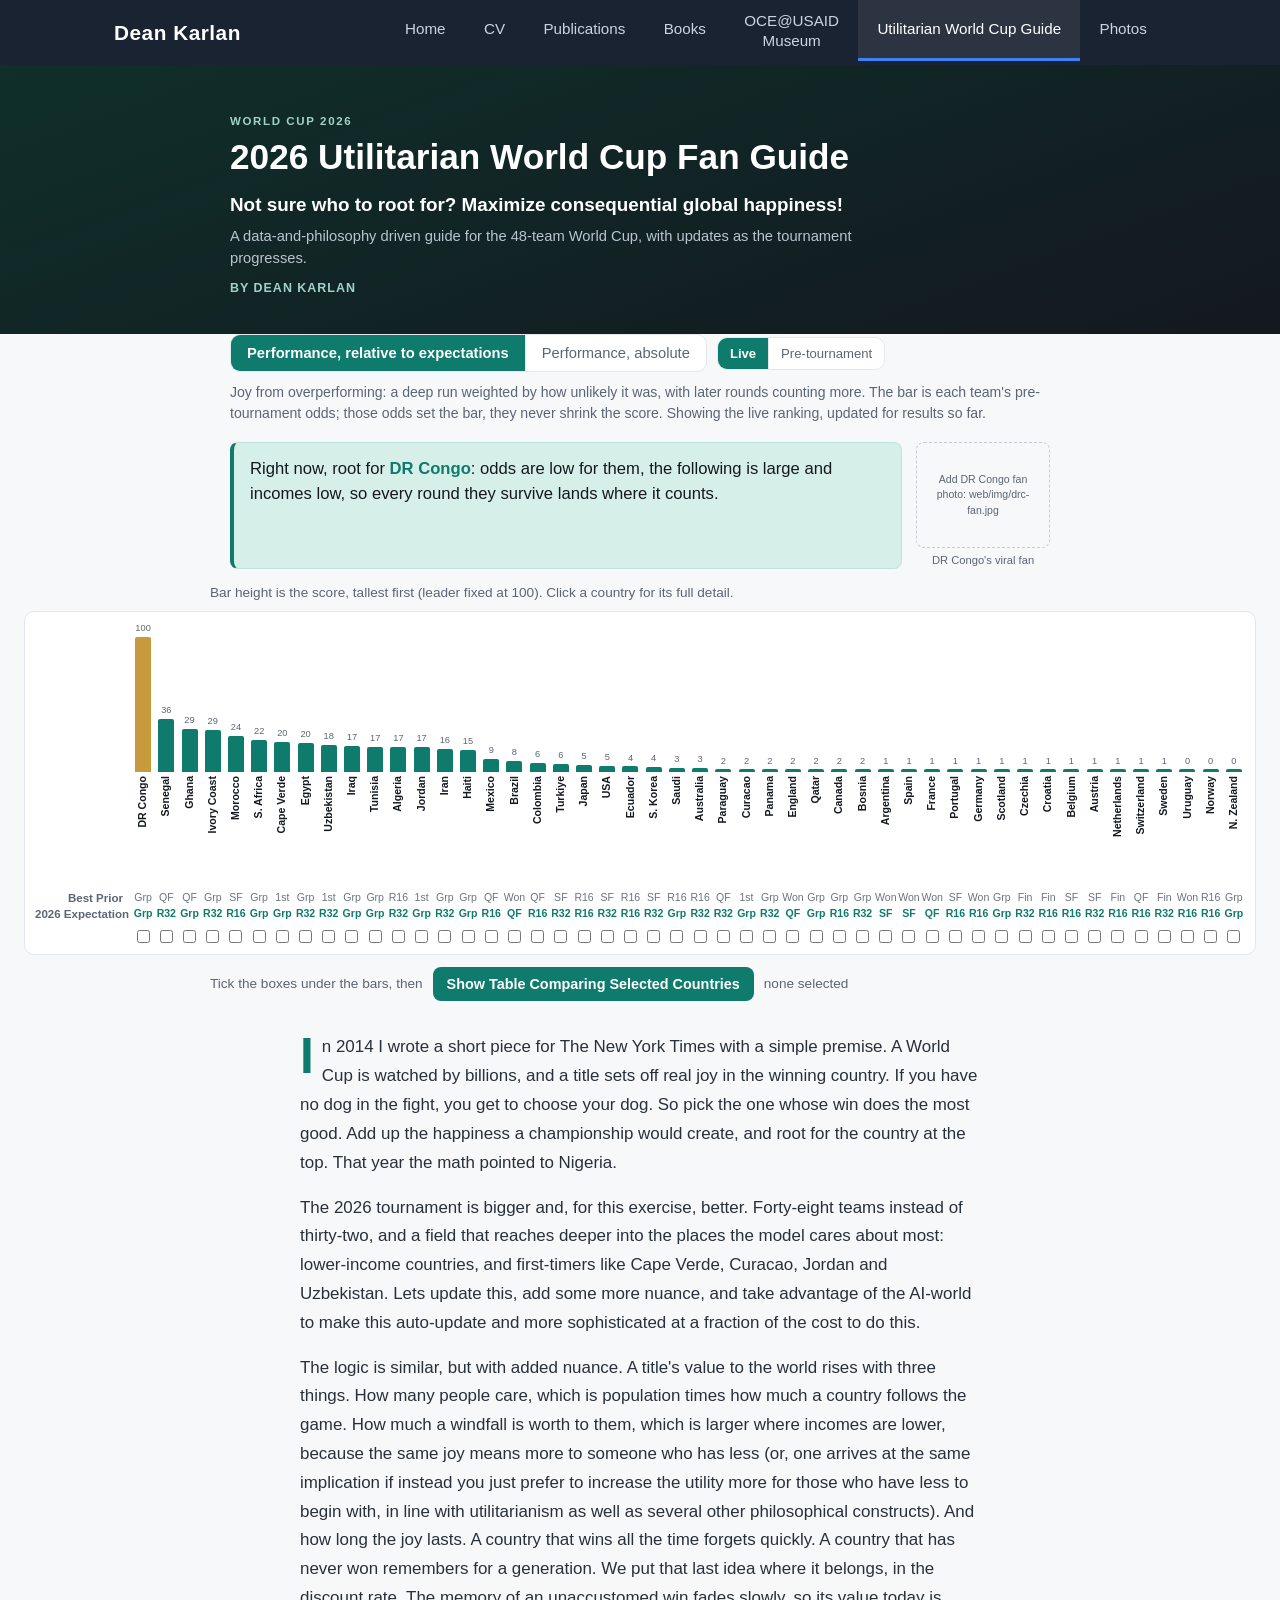
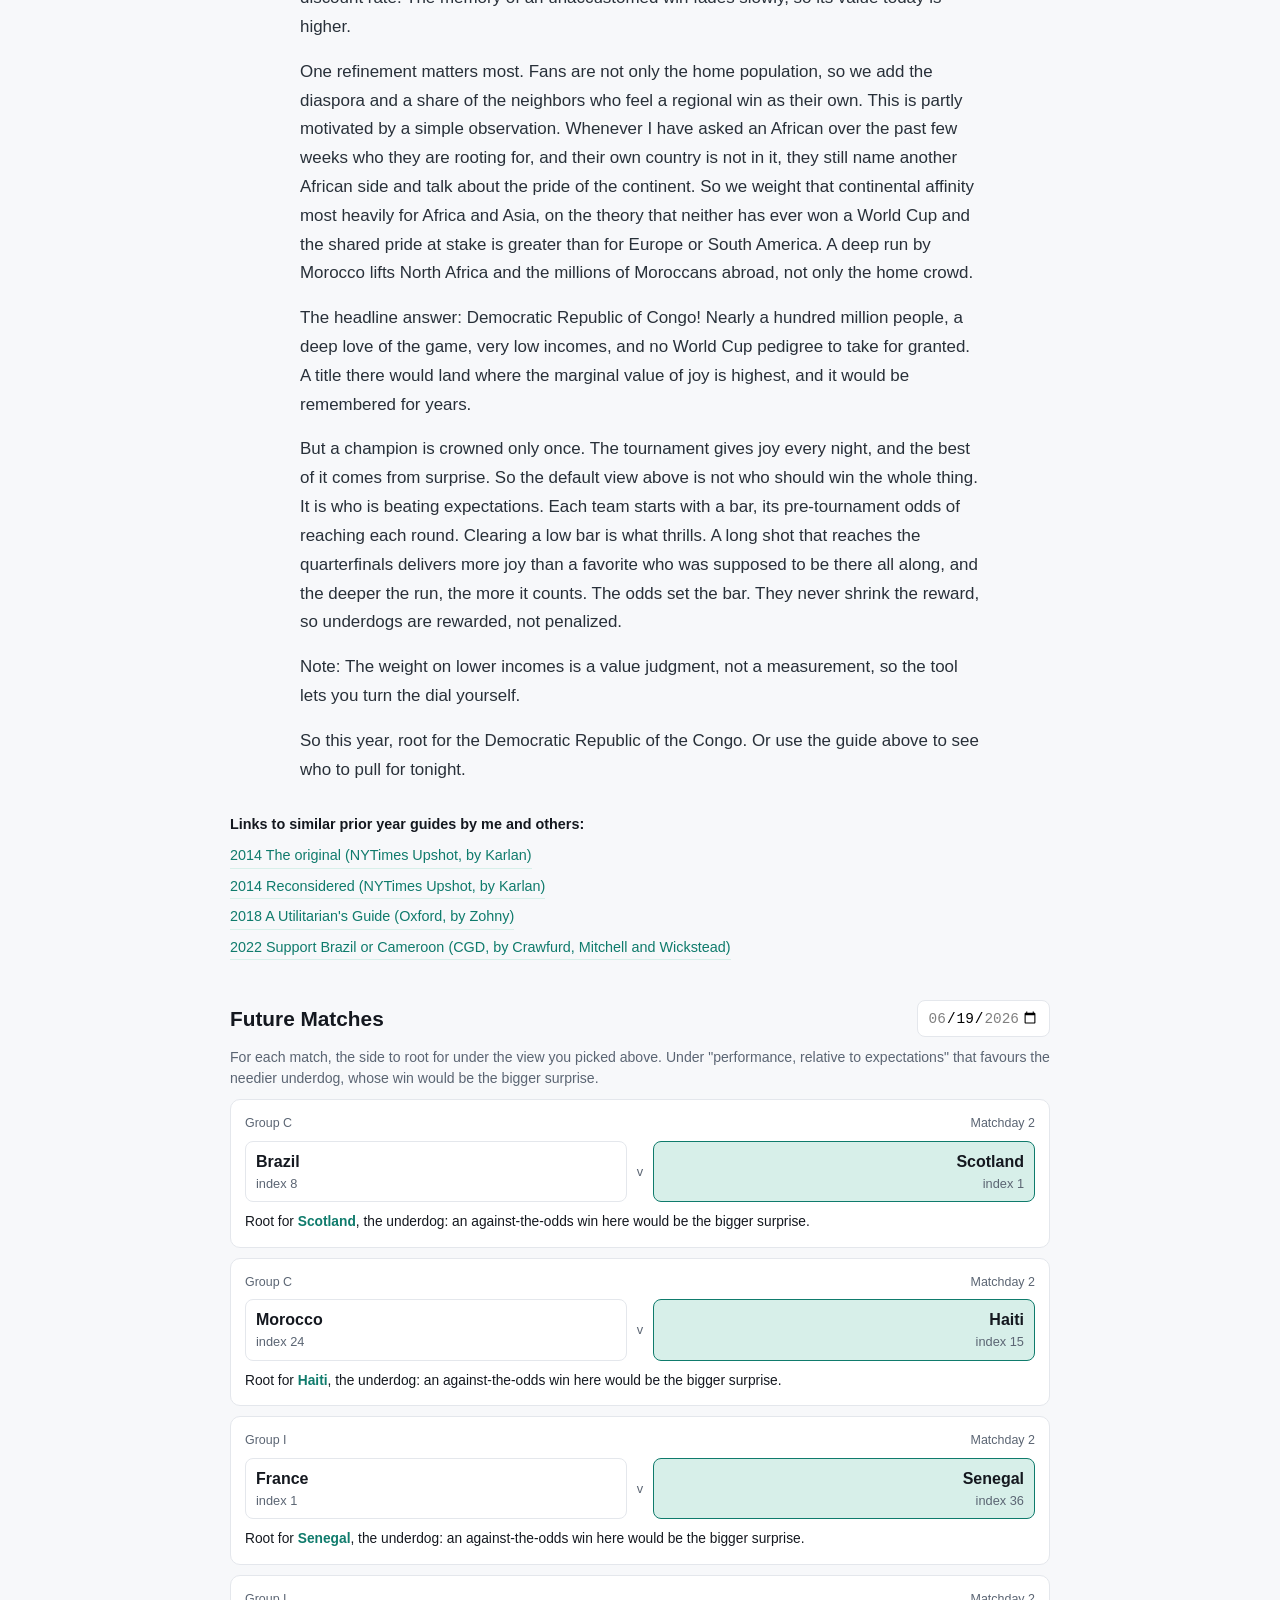
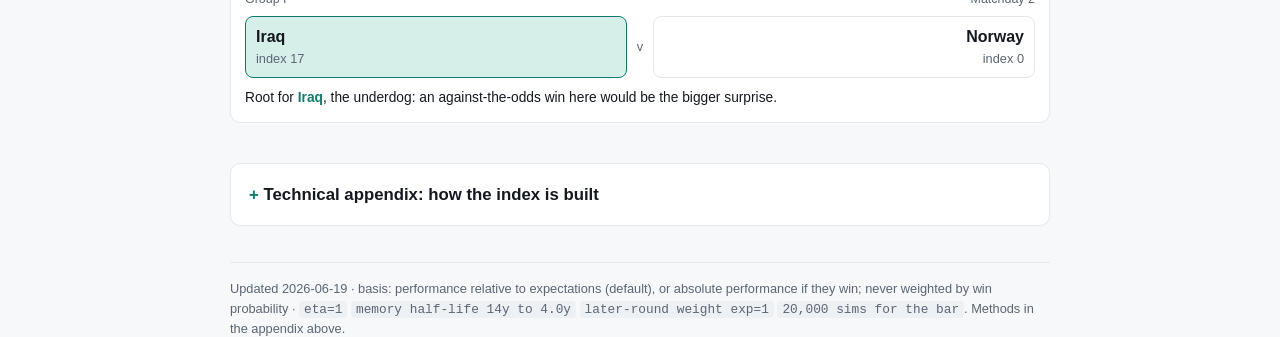
==== commit fefc96e0: "Card on click (not hover); reword headline; trim legend 1) Replace "few expect much of them" with "o" ====
--- a/worldcup/standalone.html
+++ b/worldcup/standalone.html
@@ -415,6 +415,12 @@
 .compare-bar { max-width: 860px; margin: 12px auto 0; display: flex; align-items: center; gap: 10px; flex-wrap: wrap; }
 .compare-hint { color: var(--muted); font-size: 0.85rem; }
 
+/* Click (not hover) opens the detail card; hover just signals clickability */
+.barcell, .namecell, .abbr { cursor: pointer; }
+.barcell .bar { transition: width .12s ease, filter .12s ease, height .2s ease; }
+.barcell:hover .bar { width: 94%; filter: brightness(1.12); }
+.namecell:hover span, .abbr:hover { color: var(--accent); }
+
 </style>
 </head>
 <body>
@@ -470,9 +476,7 @@
 
     <section class="chart-wrap">
       <p class="chart-legend">Bar height is the score, tallest first (leader fixed at
-        100). Under each bar: country, <span class="lg-prior">Best Prior</span> result
-        and its <span class="lg-exp">2026 Expectation</span>. Hover any bar for the
-        full detail.</p>
+        100). Click a country for its full detail.</p>
       <div id="chart"></div>
       <div id="tooltip" class="tooltip hidden"></div>
       <div class="compare-bar">
@@ -2843,6 +2847,7 @@
 let byName = {};
 let view = "surprise";
 let timeframe = "live";           // "live" or "pre"
+let shownName = null;             // country whose detail card is open (click to toggle)
 const selected = new Set();        // countries ticked for comparison
 
 function activeKey() {
@@ -2921,11 +2926,14 @@
   document.getElementById("compare-btn").addEventListener("click", renderCompareTable);
 
   const chart = document.getElementById("chart");
-  chart.addEventListener("mouseover", (e) => {
+  chart.addEventListener("click", (e) => {
+    if (e.target.classList.contains("col-check")) return;   // checkbox: handled below
     const el = e.target.closest("[data-name]");
-    if (el) showCard(byName[el.dataset.name], el);
+    if (!el) return;
+    const n = el.dataset.name;
+    if (shownName === n) { hideCard(); shownName = null; }
+    else { showCard(byName[n], el); shownName = n; }
   });
-  chart.addEventListener("mouseleave", hideCard);
   chart.addEventListener("change", (e) => {
     if (!e.target.classList.contains("col-check")) return;
     const n = e.target.dataset.name;
@@ -2973,10 +2981,11 @@
   const top = teamsByView()[0];
   document.getElementById("headline").innerHTML = view === "rooting"
     ? `For the biggest prize if they win, root for <b>${top.name}</b>.`
-    : `Right now, root for <b>${top.name}</b>: few expect much of them, the following is large and incomes low, so every round they survive lands where it counts.`;
+    : `Right now, root for <b>${top.name}</b>: odds are low for them, the following is large and incomes low, so every round they survive lands where it counts.`;
 }
 
 function renderChart() {
+  hideCard(); shownName = null;
   let note = VIEWS[view].note;
   if (view !== "rooting") {
     note += timeframe === "pre"
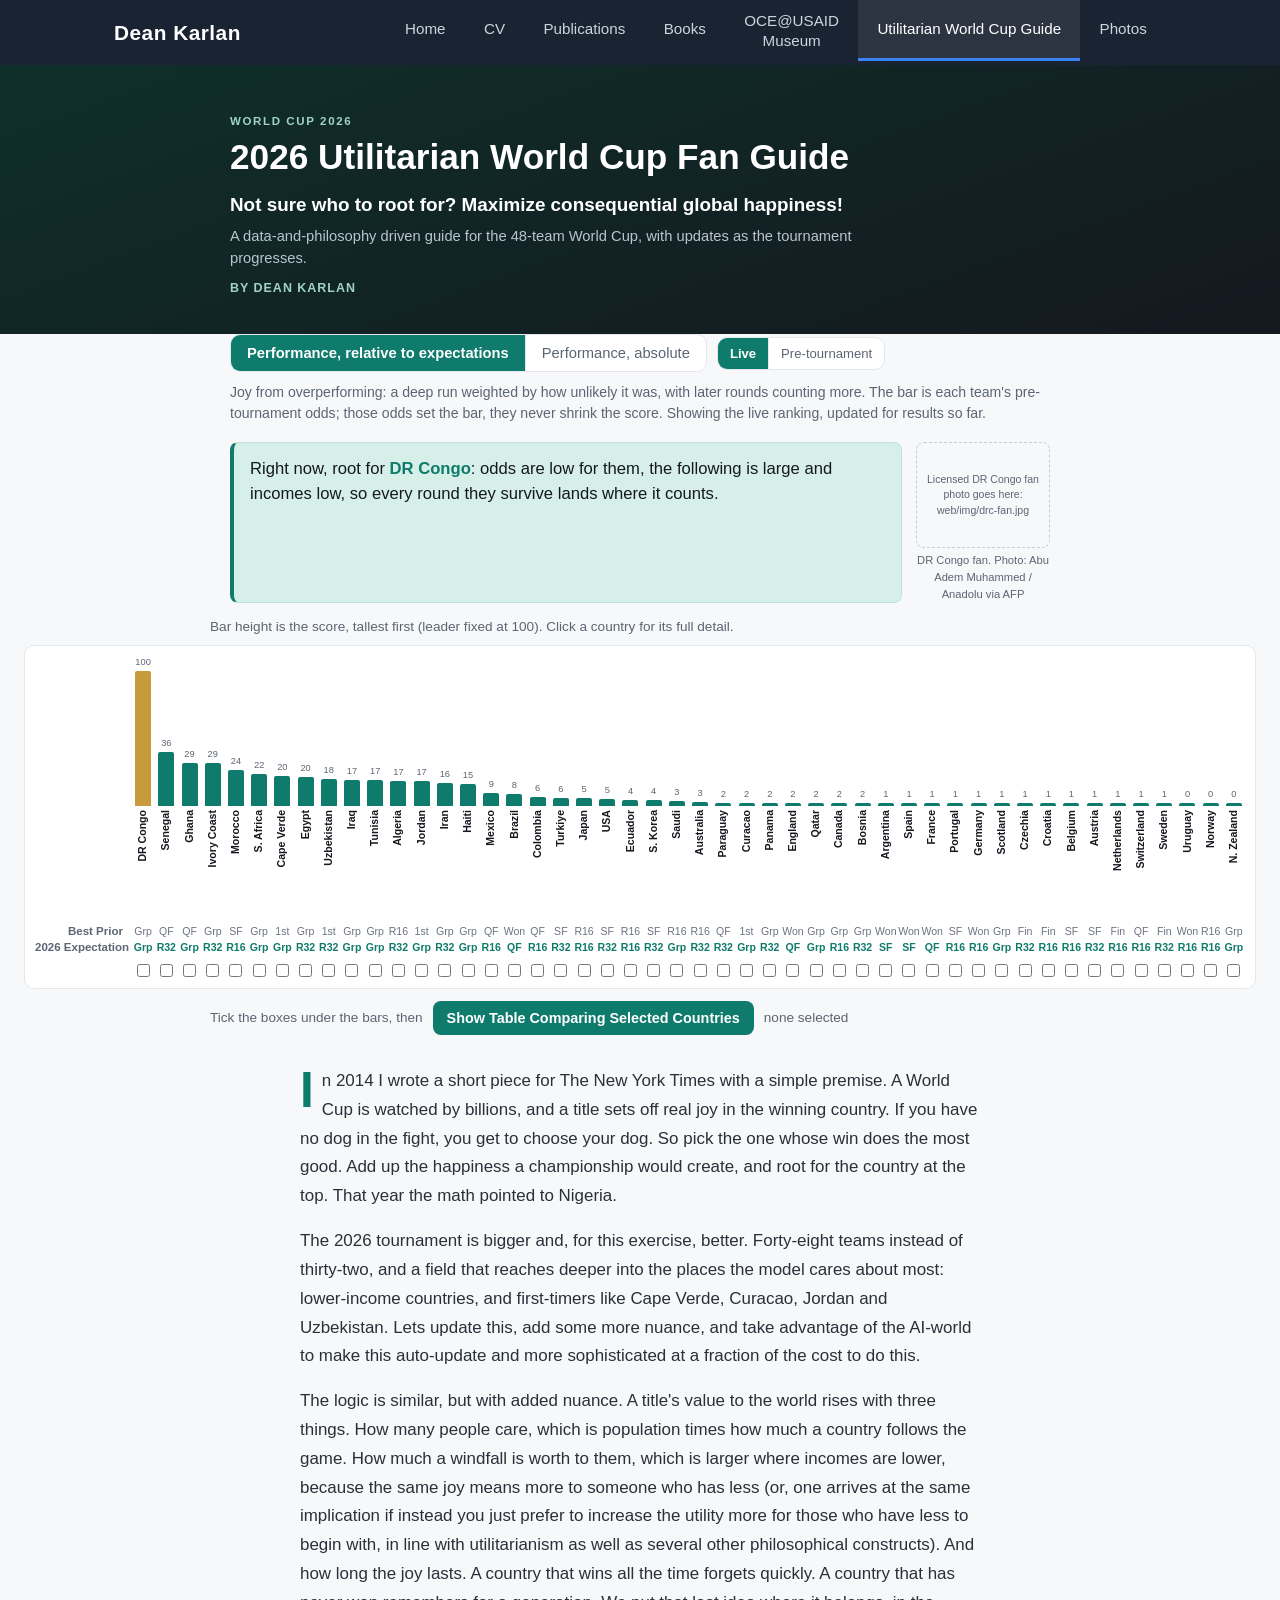
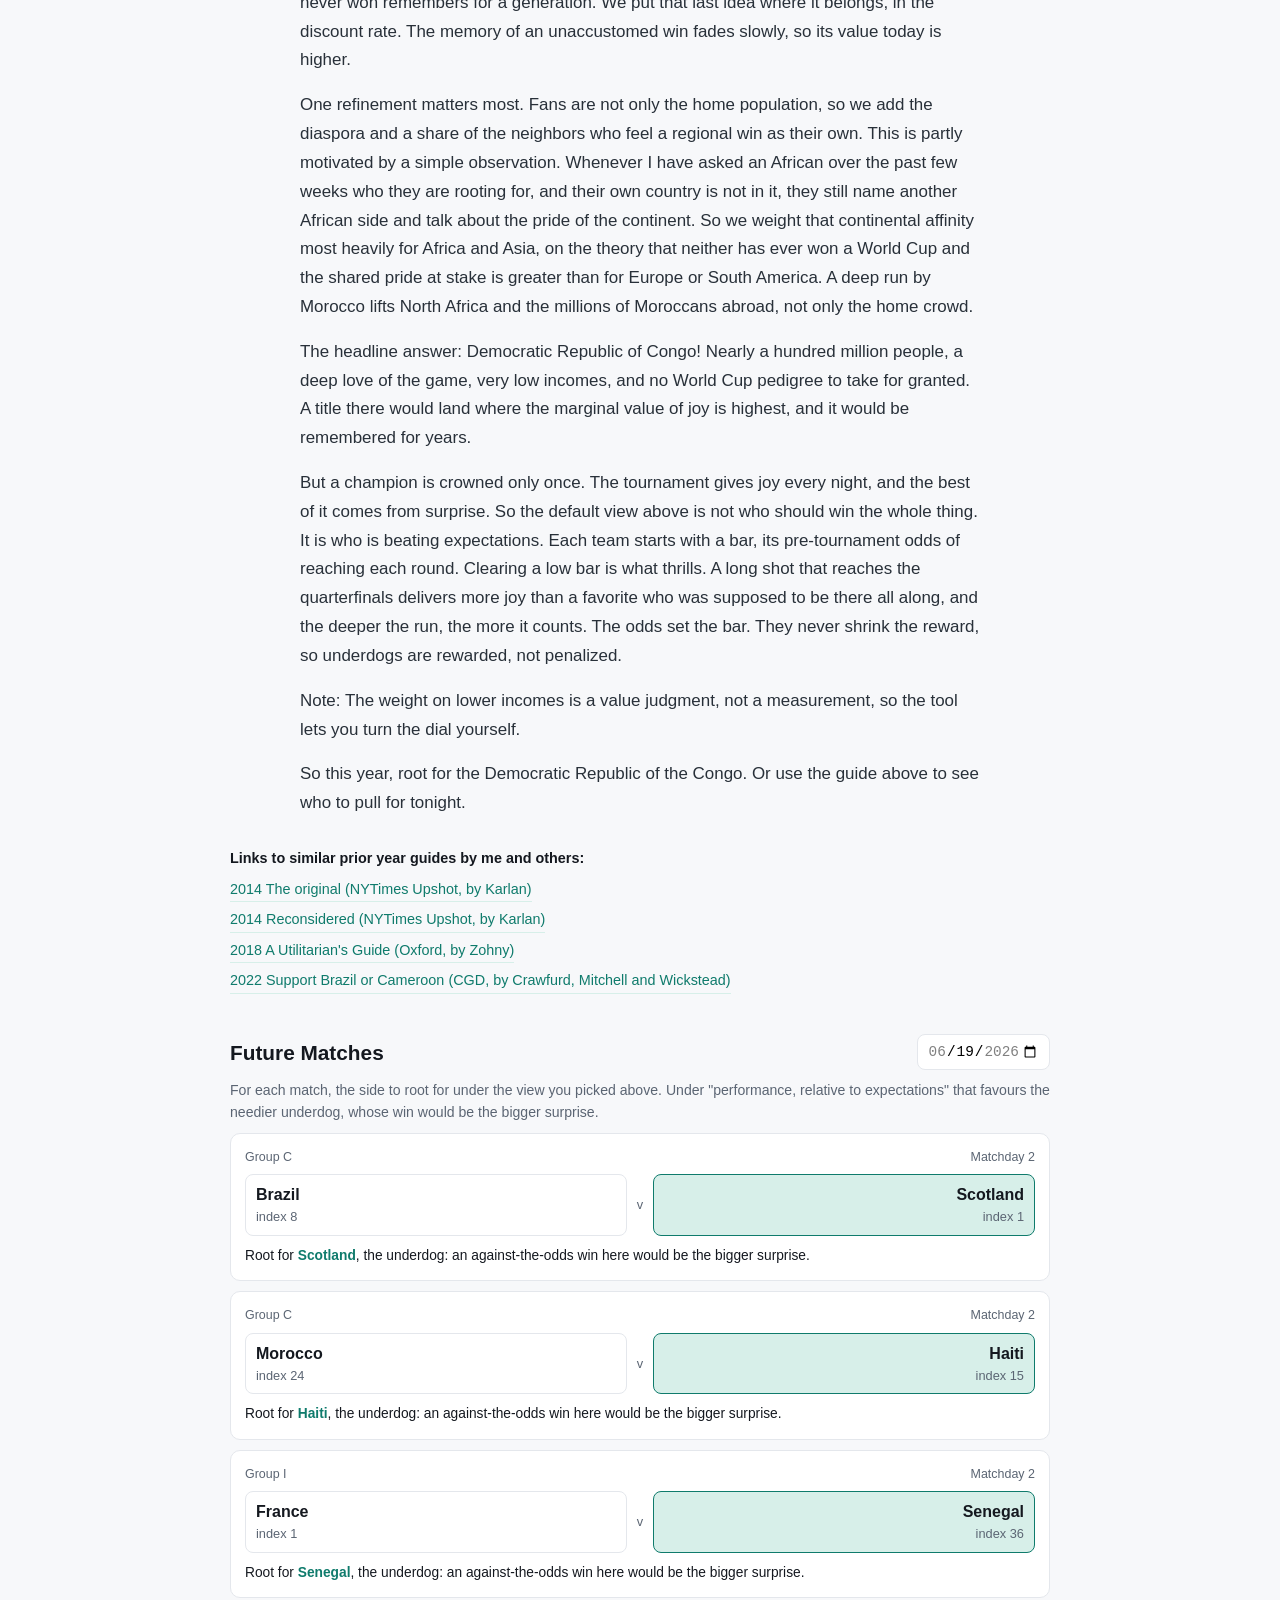
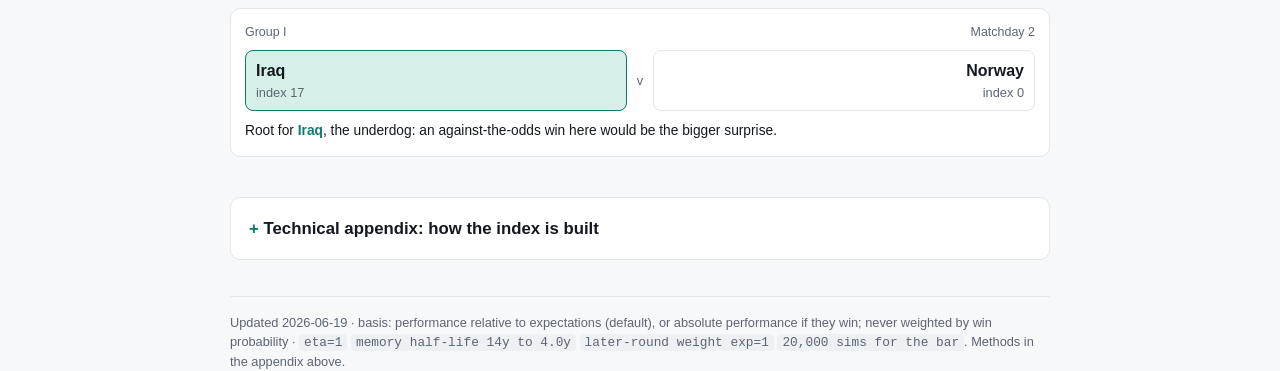
==== commit bf7aa434: "Photo slot: add AFP/Anadolu credit line and license note Wire the DR Congo fan-photo slot with the r" ====
--- a/worldcup/standalone.html
+++ b/worldcup/standalone.html
@@ -362,7 +362,7 @@
 .hero-photo figcaption { font-size: 0.7rem; color: var(--muted); margin-top: 4px; }
 .hero-photo.noimg img { display: none; }
 .hero-photo.noimg::before {
-  content: "Add DR Congo fan photo: web/img/drc-fan.jpg";
+  content: "Licensed DR Congo fan photo goes here: web/img/drc-fan.jpg";
   display: flex; align-items: center; justify-content: center; text-align: center;
   height: 92px; border: 1px dashed #c7ccd2; border-radius: 8px; color: var(--muted);
   font-size: 0.66rem; padding: 6px;
@@ -420,6 +420,14 @@
 .barcell .bar { transition: width .12s ease, filter .12s ease, height .2s ease; }
 .barcell:hover .bar { width: 94%; filter: brightness(1.12); }
 .namecell:hover span, .abbr:hover { color: var(--accent); }
+
+/* Prominent close button on the comparison table */
+#ct-close {
+  background: var(--accent); color: #fff; border: none; cursor: pointer;
+  font-size: 0.9rem; font-weight: 700; line-height: 1; padding: 8px 14px;
+  border-radius: 8px;
+}
+#ct-close:hover { background: #0c6457; }
 
 </style>
 </head>
@@ -469,8 +477,8 @@
     <div class="topline">
       <div id="headline" class="headline"></div>
       <figure class="hero-photo">
-        <img src="img/drc-fan.jpg" alt="DR Congo's viral statue fan" onerror="this.closest('figure').classList.add('noimg')" />
-        <figcaption>DR Congo's viral fan</figcaption>
+        <img src="img/drc-fan.jpg" alt="A DR Congo fan points to the sky in the stands" onerror="this.closest('figure').classList.add('noimg')" />
+        <figcaption>DR Congo fan. Photo: Abu Adem Muhammed / Anadolu via AFP</figcaption>
       </figure>
     </div>
 
@@ -2929,10 +2937,14 @@
   chart.addEventListener("click", (e) => {
     if (e.target.classList.contains("col-check")) return;   // checkbox: handled below
     const el = e.target.closest("[data-name]");
-    if (!el) return;
+    if (!el) { hideCard(); shownName = null; return; }       // empty chart space
     const n = el.dataset.name;
     if (shownName === n) { hideCard(); shownName = null; }
     else { showCard(byName[n], el); shownName = n; }
+  });
+  // Click anywhere else on the page closes the open detail card.
+  document.addEventListener("click", (e) => {
+    if (shownName !== null && !e.target.closest("#chart")) { hideCard(); shownName = null; }
   });
   chart.addEventListener("change", (e) => {
     if (!e.target.classList.contains("col-check")) return;
@@ -3058,7 +3070,7 @@
     `<tr><th>${lab}</th>${bodies.map((b) => `<td>${b[ri]}</td>`).join("")}</tr>`).join("");
   el.innerHTML =
     `<div class="ct-head"><h3>Comparing ${cols.length} ${cols.length === 1 ? "country" : "countries"}</h3>` +
-    `<button id="ct-close" aria-label="close">&times;</button></div>` +
+    `<button id="ct-close" aria-label="close comparison">Close &times;</button></div>` +
     `<div class="ct-scroll"><table><thead><tr><th></th>${cols.map((t) => `<th>${t.name}</th>`).join("")}</tr></thead>` +
     `<tbody>${rows}</tbody></table></div>`;
   document.getElementById("ct-close").addEventListener("click", () => el.classList.add("hidden"));
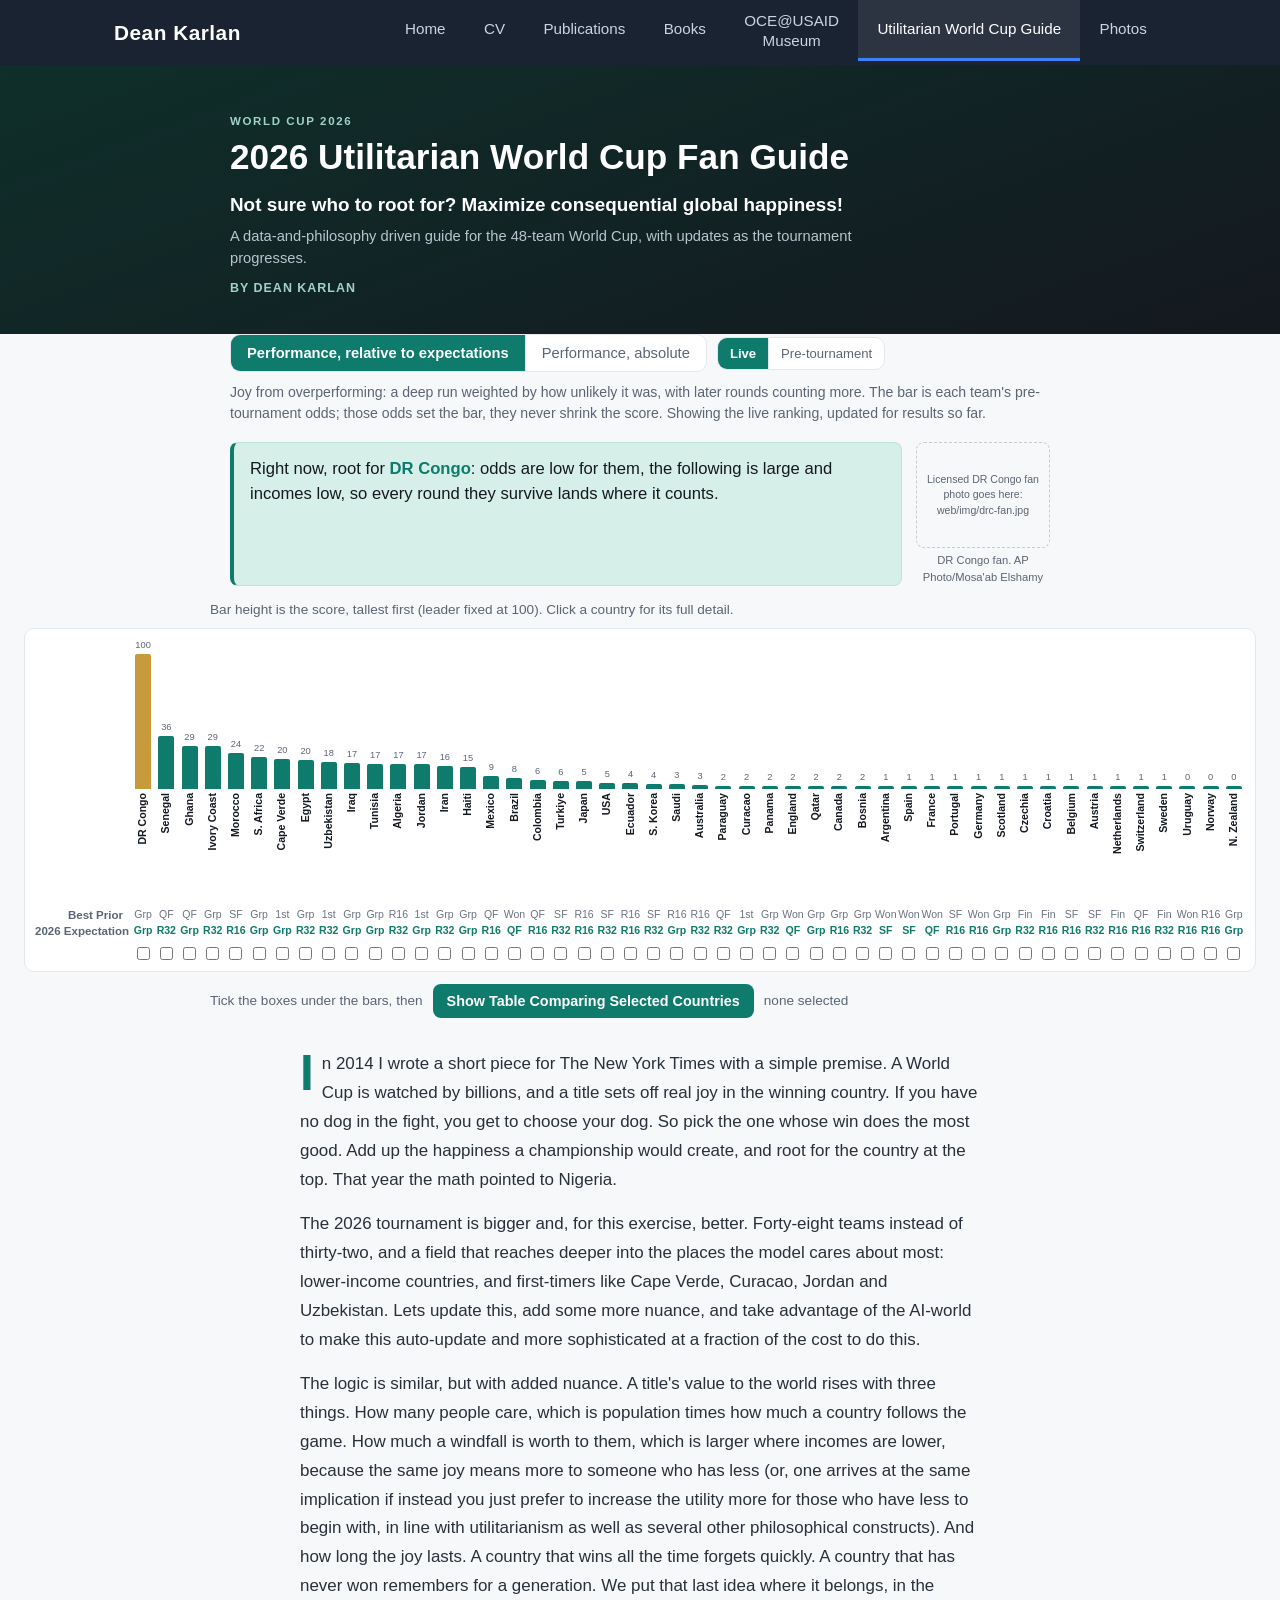
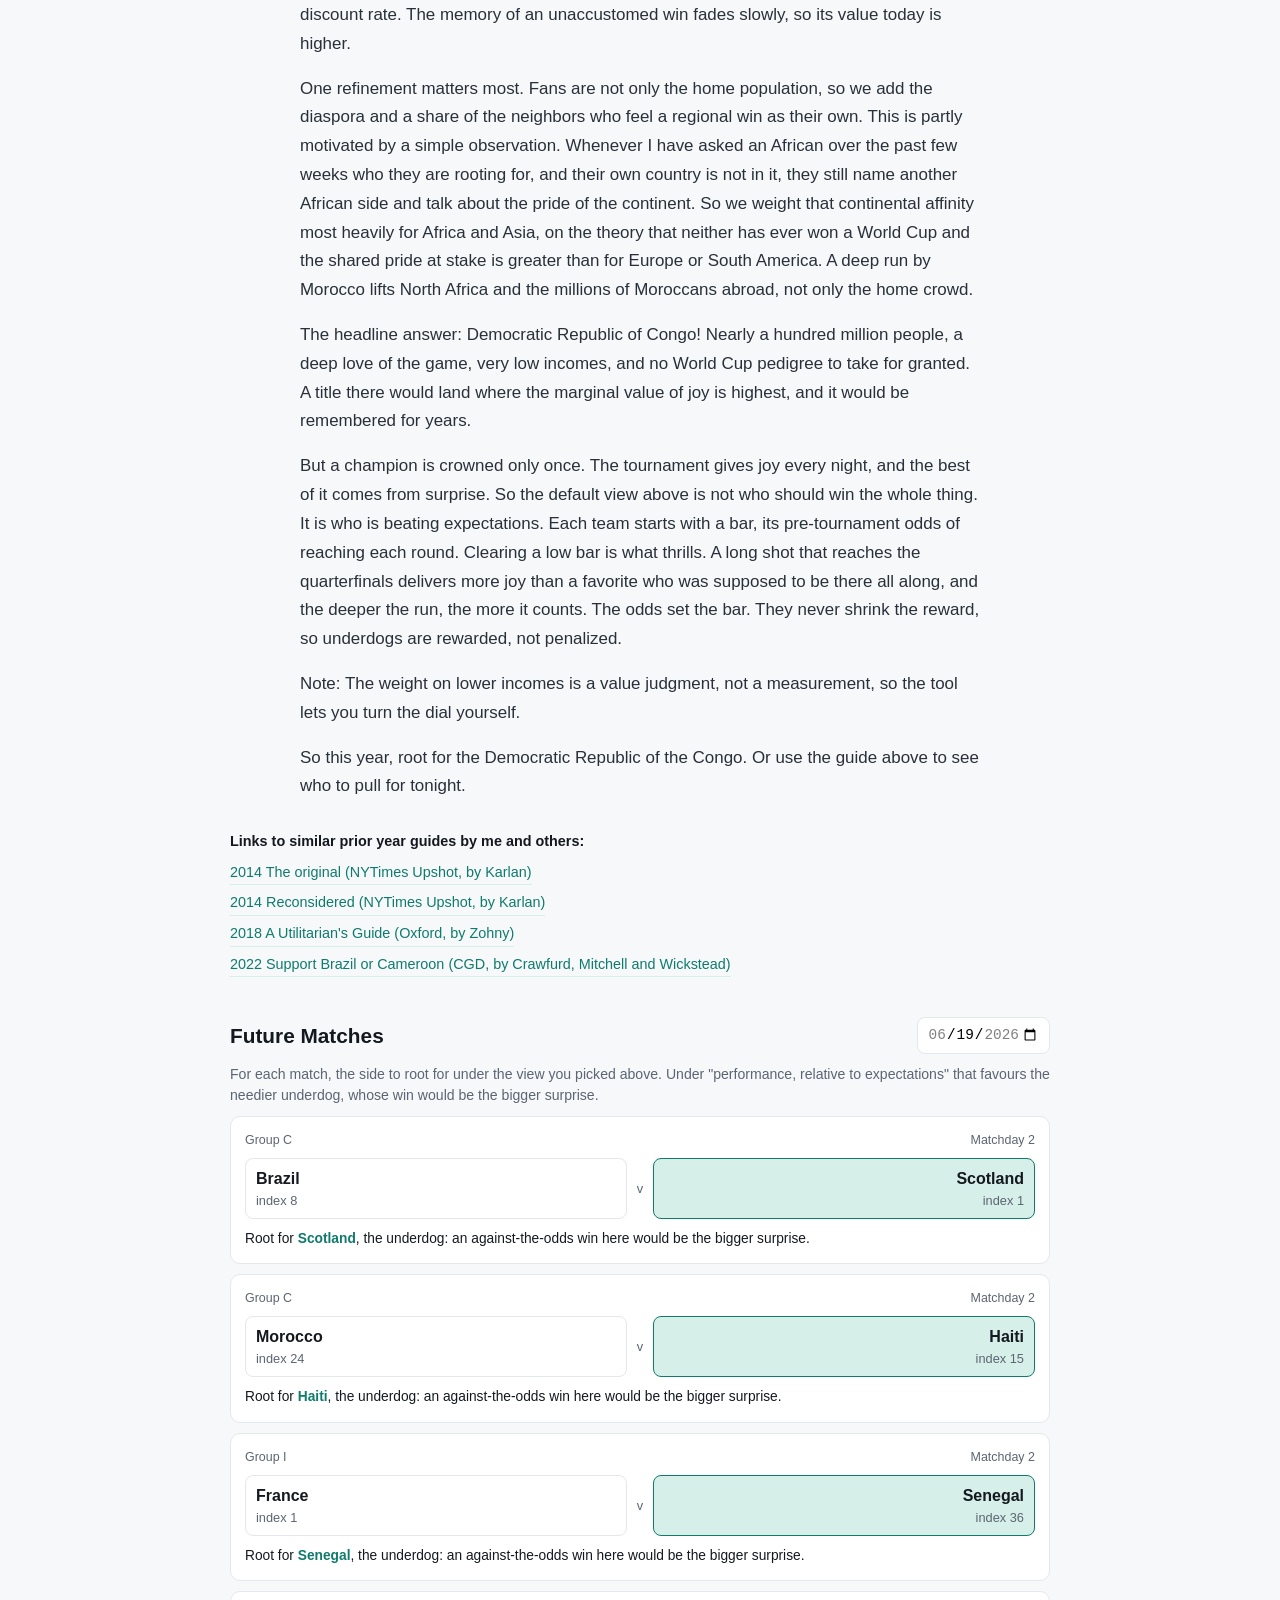
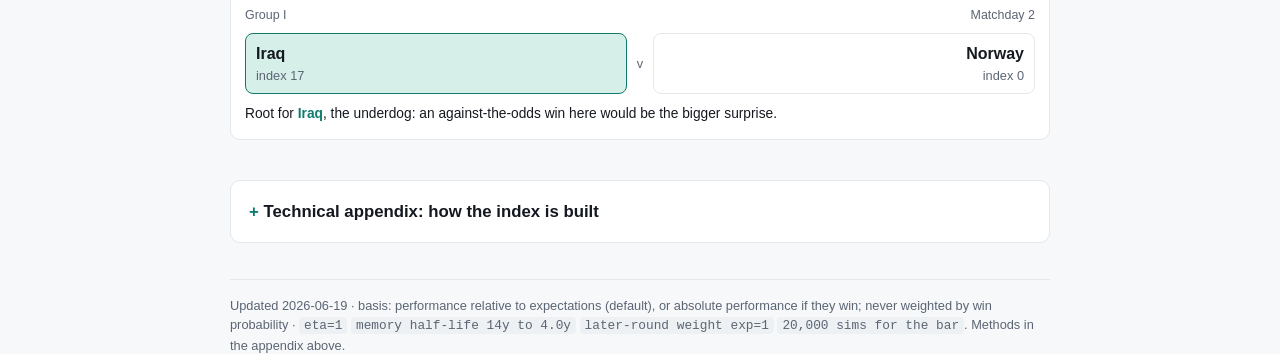
==== commit 01e360d9: "Update photo credit line to AP Photo/Mosa'ab Elshamy Co-Authored-By: Claude Opus 4.8 (1M context) <n" ====
--- a/worldcup/standalone.html
+++ b/worldcup/standalone.html
@@ -478,7 +478,7 @@
       <div id="headline" class="headline"></div>
       <figure class="hero-photo">
         <img src="img/drc-fan.jpg" alt="A DR Congo fan points to the sky in the stands" onerror="this.closest('figure').classList.add('noimg')" />
-        <figcaption>DR Congo fan. Photo: Abu Adem Muhammed / Anadolu via AFP</figcaption>
+        <figcaption>DR Congo fan. AP Photo/Mosa'ab Elshamy</figcaption>
       </figure>
     </div>
 
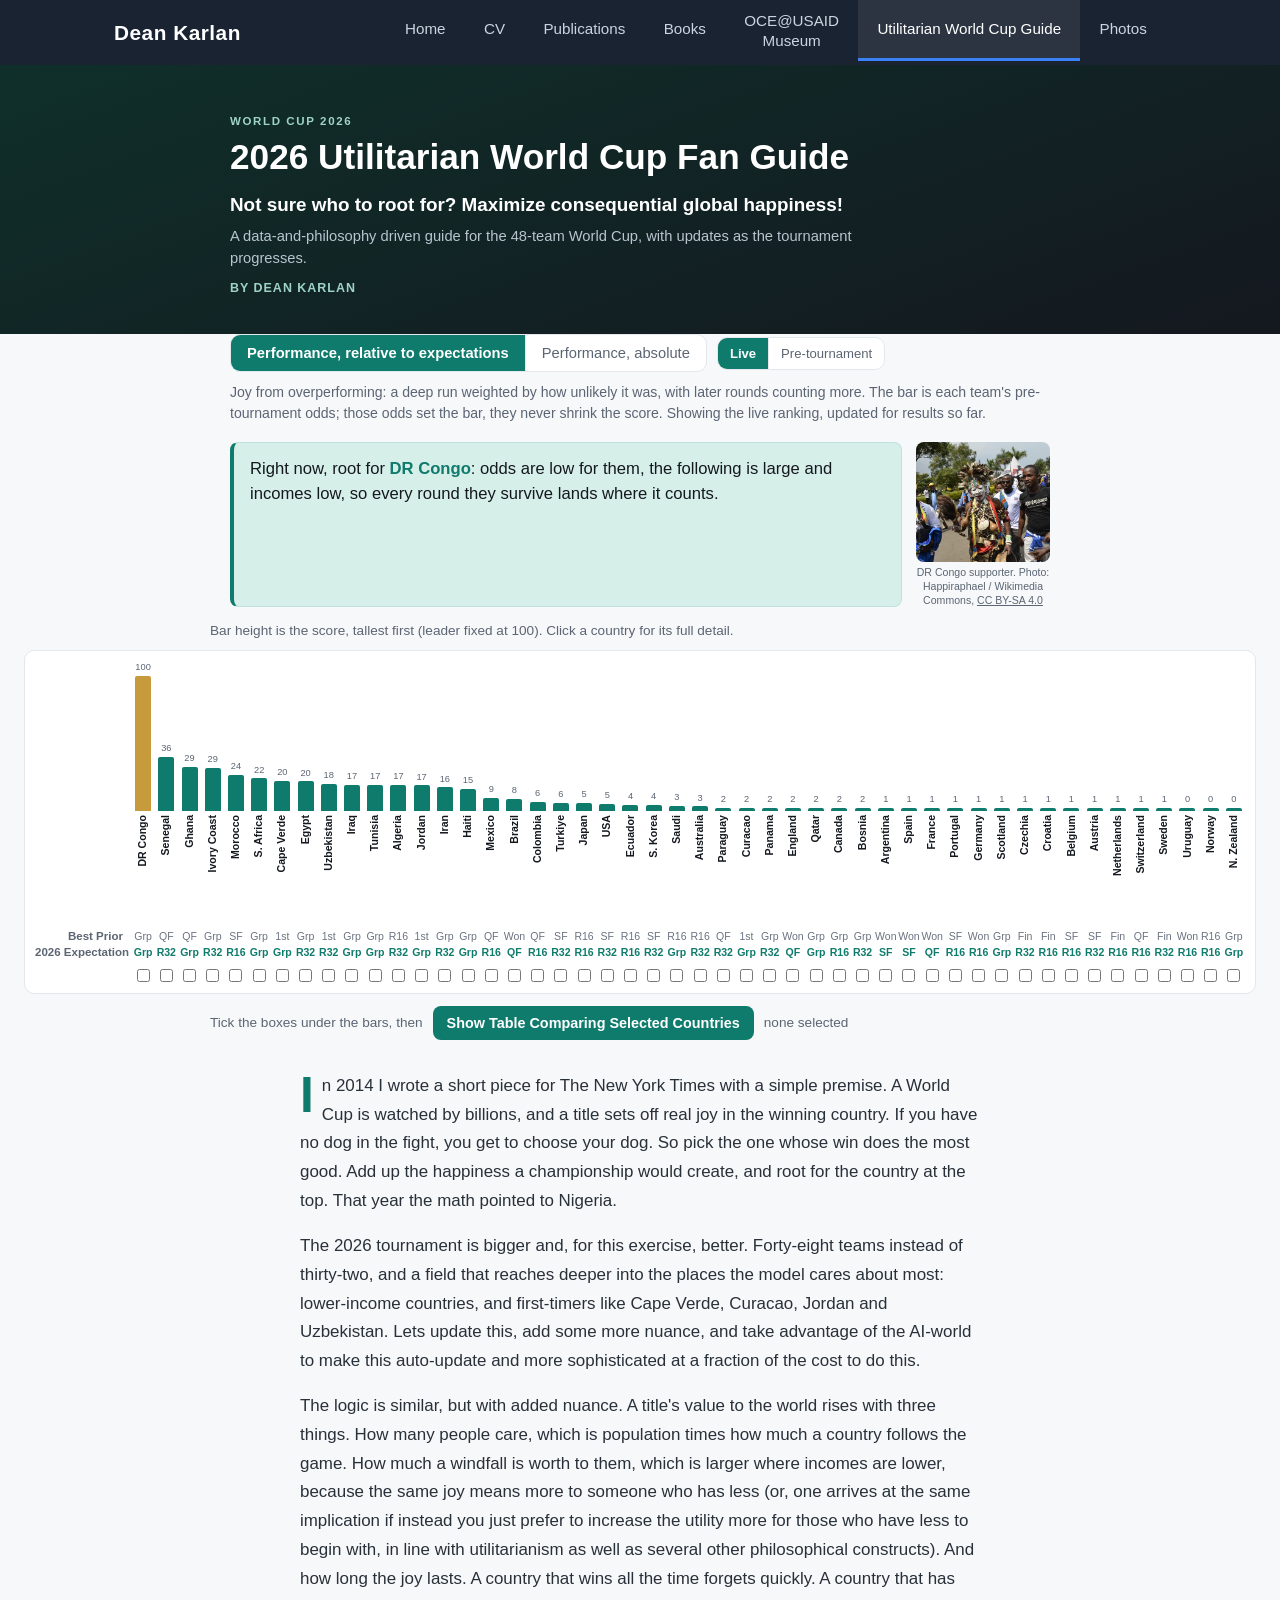
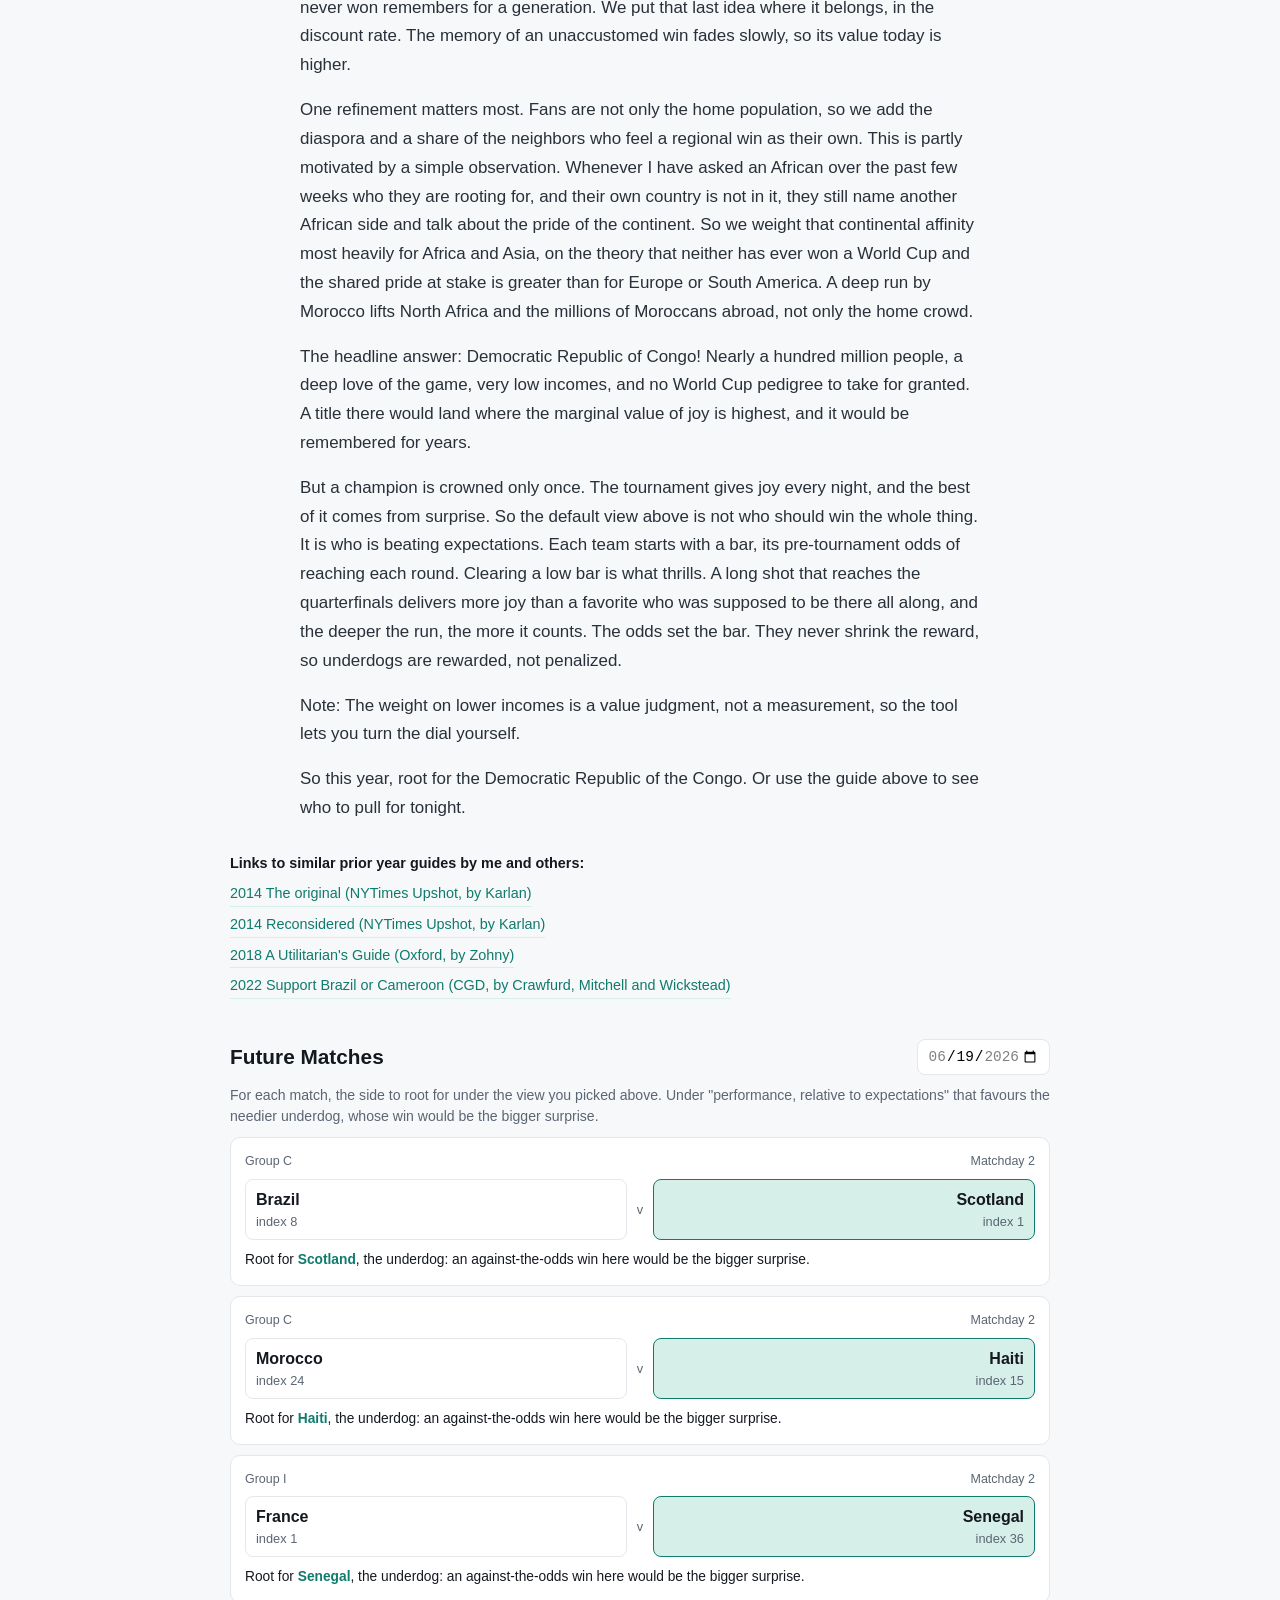
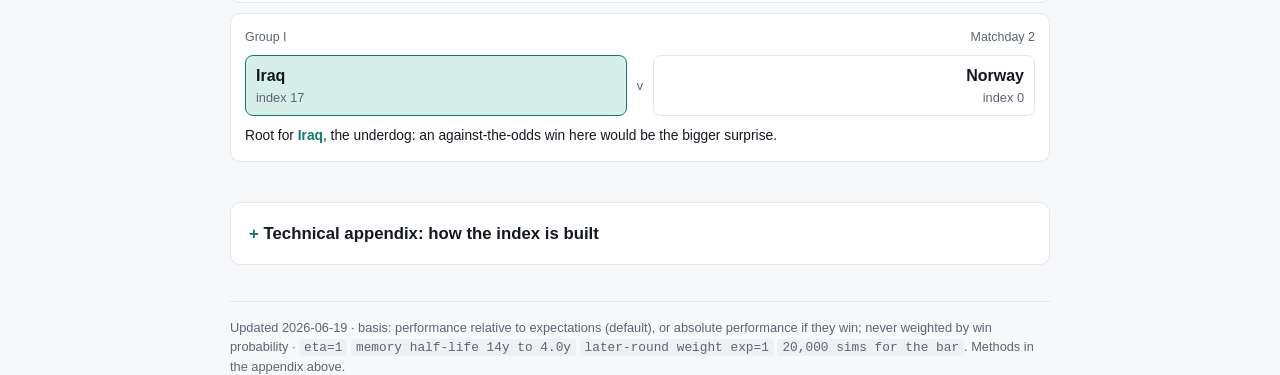
==== commit 6d6ad30c: "Add a freely licensed DR Congo supporter photo as the hero image Use a CC BY-SA 4.0 photo of a DR Co" ====
--- a/worldcup/standalone.html
+++ b/worldcup/standalone.html
@@ -358,8 +358,9 @@
 .topline { display: flex; gap: 14px; align-items: stretch; }
 .topline #headline { flex: 1; }
 .hero-photo { flex: 0 0 134px; width: 134px; margin: 0; text-align: center; }
-.hero-photo img { width: 100%; height: 92px; object-fit: cover; border-radius: 8px; display: block; }
-.hero-photo figcaption { font-size: 0.7rem; color: var(--muted); margin-top: 4px; }
+.hero-photo img { width: 100%; height: 120px; object-fit: cover; object-position: center 22%; border-radius: 8px; display: block; }
+.hero-photo figcaption { font-size: 0.66rem; color: var(--muted); margin-top: 4px; line-height: 1.3; }
+.hero-photo figcaption a { color: var(--muted); }
 .hero-photo.noimg img { display: none; }
 .hero-photo.noimg::before {
   content: "Licensed DR Congo fan photo goes here: web/img/drc-fan.jpg";
@@ -477,8 +478,8 @@
     <div class="topline">
       <div id="headline" class="headline"></div>
       <figure class="hero-photo">
-        <img src="img/drc-fan.jpg" alt="A DR Congo fan points to the sky in the stands" onerror="this.closest('figure').classList.add('noimg')" />
-        <figcaption>DR Congo fan. AP Photo/Mosa'ab Elshamy</figcaption>
+        <img src="[data-uri]" alt="A Democratic Republic of the Congo football supporter in the stands" onerror="this.closest('figure').classList.add('noimg')" />
+        <figcaption>DR Congo supporter. Photo: Happiraphael / Wikimedia Commons, <a href="https://creativecommons.org/licenses/by-sa/4.0/" target="_blank" rel="noopener">CC BY-SA 4.0</a></figcaption>
       </figure>
     </div>
 
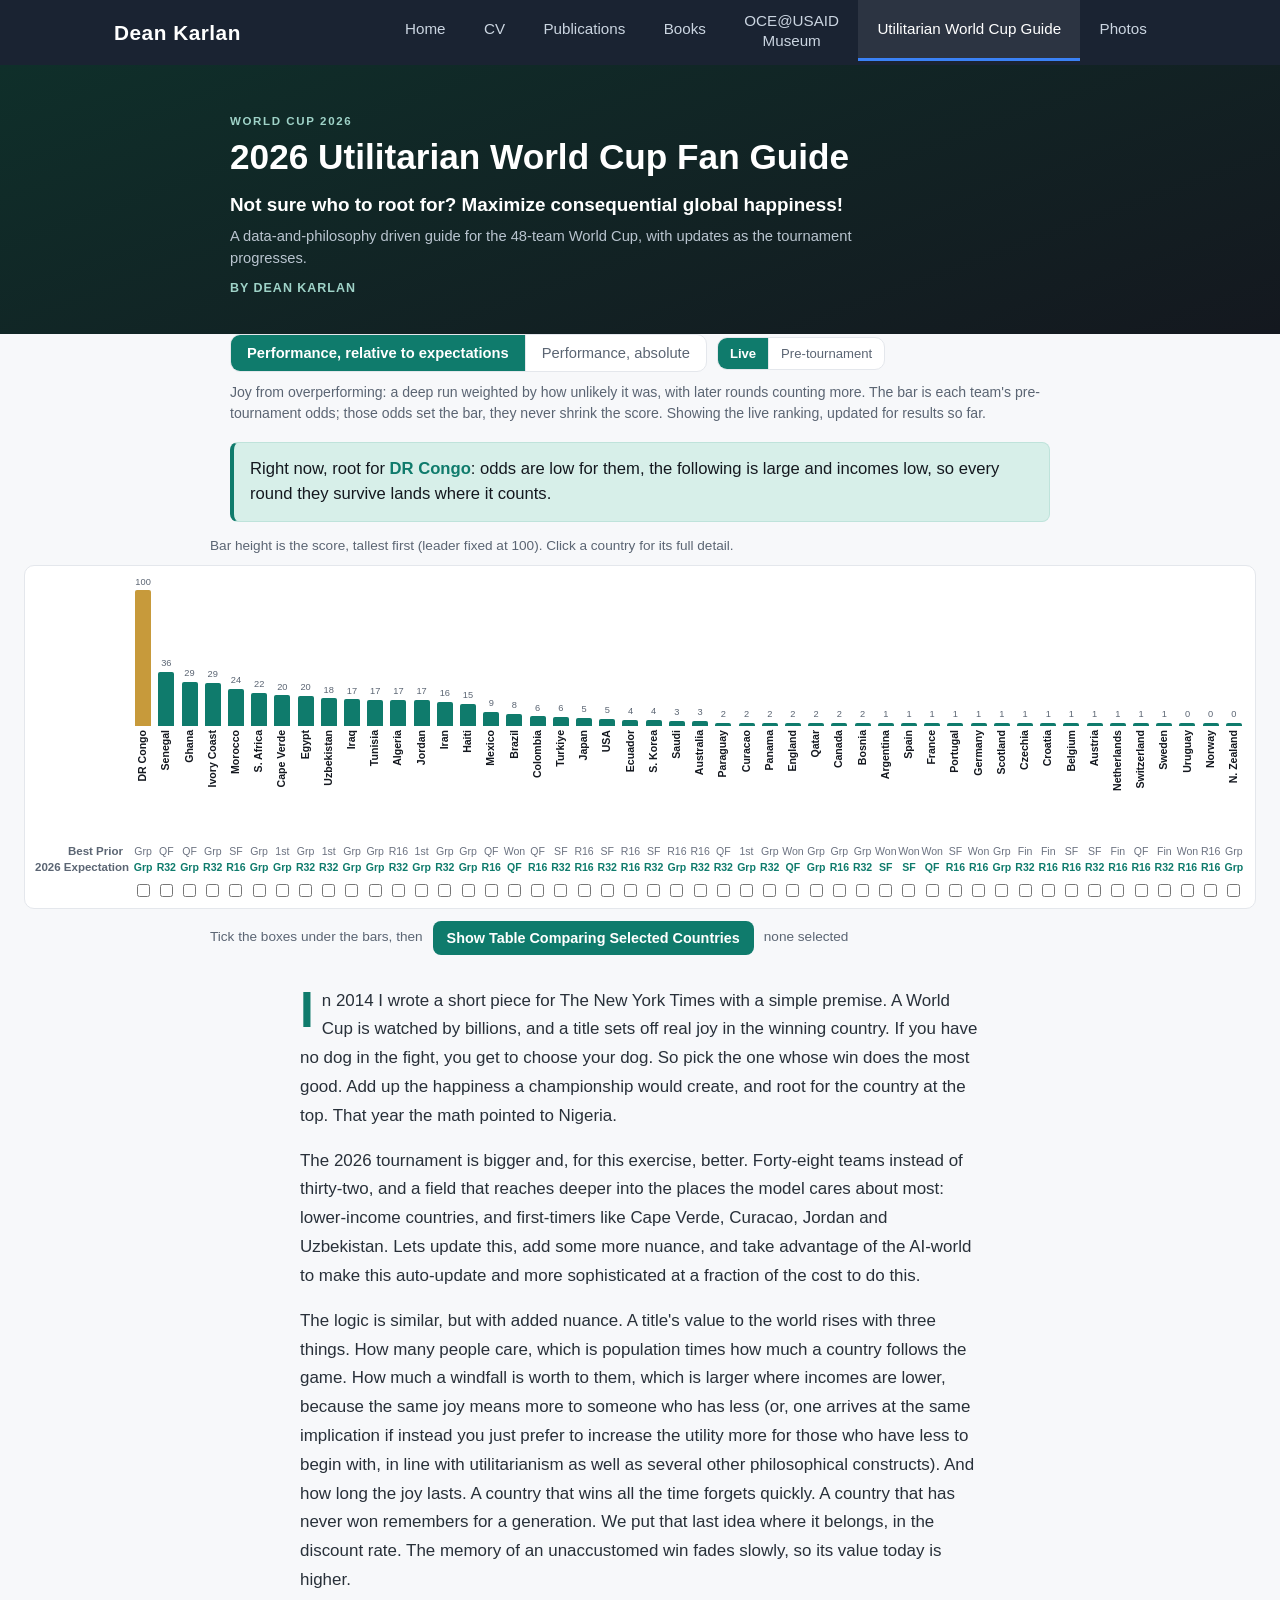
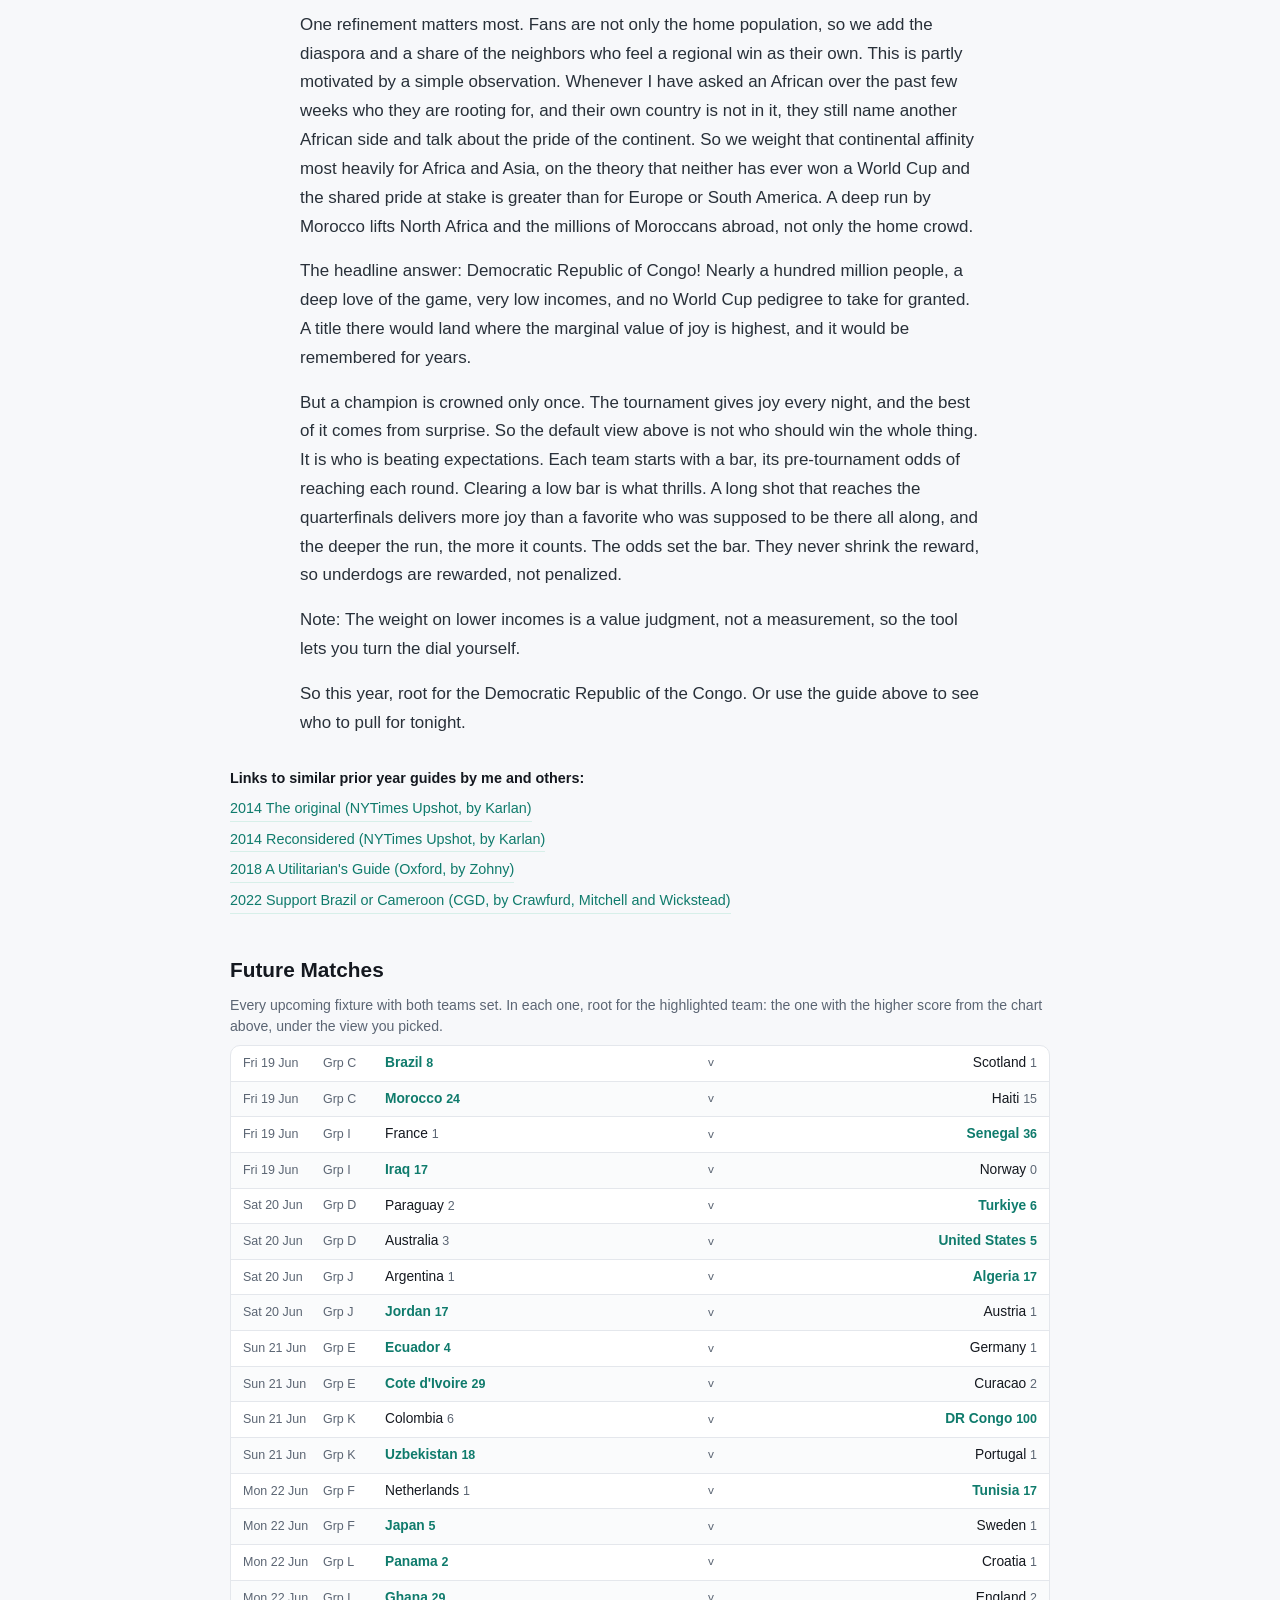
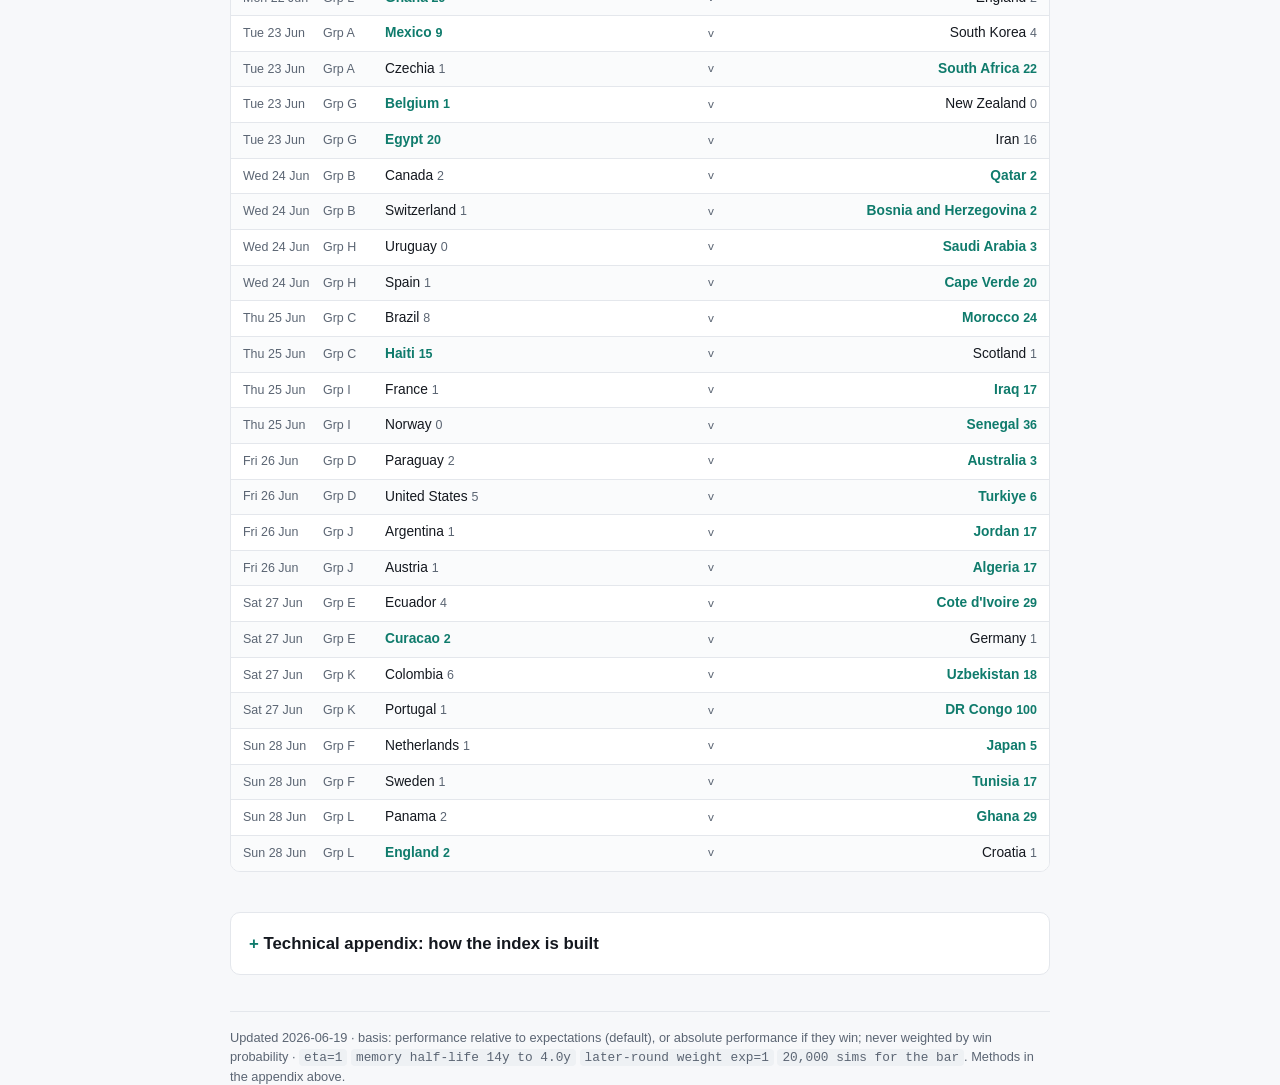
==== commit 00952b33: "Remove photo; rework Future Matches list Photo: remove the hero image, slot, file and dead CSS entir" ====
--- a/worldcup/standalone.html
+++ b/worldcup/standalone.html
@@ -355,20 +355,6 @@
 /* ============ v2: flipped chart, pinned card, photo ============ */
 html { overflow-x: clip; }
 
-.topline { display: flex; gap: 14px; align-items: stretch; }
-.topline #headline { flex: 1; }
-.hero-photo { flex: 0 0 134px; width: 134px; margin: 0; text-align: center; }
-.hero-photo img { width: 100%; height: 120px; object-fit: cover; object-position: center 22%; border-radius: 8px; display: block; }
-.hero-photo figcaption { font-size: 0.66rem; color: var(--muted); margin-top: 4px; line-height: 1.3; }
-.hero-photo figcaption a { color: var(--muted); }
-.hero-photo.noimg img { display: none; }
-.hero-photo.noimg::before {
-  content: "Licensed DR Congo fan photo goes here: web/img/drc-fan.jpg";
-  display: flex; align-items: center; justify-content: center; text-align: center;
-  height: 92px; border: 1px dashed #c7ccd2; border-radius: 8px; color: var(--muted);
-  font-size: 0.66rem; padding: 6px;
-}
-
 /* Full-width chart band so 48 bars fit with no horizontal scroll */
 .chart-wrap { position: relative; width: 100vw; margin-left: calc(50% - 50vw); padding: 0 24px; margin-top: 14px; }
 .chart-legend { max-width: 860px; margin: 0 auto 8px; }
@@ -429,6 +415,32 @@
   border-radius: 8px;
 }
 #ct-close:hover { background: #0c6457; }
+
+/* Compact future-matches list */
+#matches { border: 1px solid var(--line); border-radius: 10px; overflow: hidden; margin-top: 8px; background: var(--card); }
+.match {
+  display: grid; grid-template-columns: 70px 52px 1fr; align-items: center; gap: 10px;
+  padding: 7px 12px; font-size: 0.86rem;
+  background: transparent; border: none; border-bottom: 1px solid var(--line);
+  border-radius: 0; margin: 0;
+}
+.match:last-child { border-bottom: none; }
+.match:nth-child(even) { background: #fafbfc; }
+.m-date { color: var(--muted); font-size: 0.78rem; white-space: nowrap; }
+.m-grp { color: var(--muted); font-size: 0.78rem; }
+.m-pair { display: grid; grid-template-columns: 1fr 18px 1fr; align-items: center; gap: 6px; }
+.m-team { color: var(--ink); }
+.m-team.right { text-align: right; }
+.m-team i { font-style: normal; color: var(--muted); font-variant-numeric: tabular-nums; font-size: 0.78rem; }
+.m-team.pick { font-weight: 700; color: var(--accent); }
+.m-team.pick i { color: var(--accent); }
+.m-v { text-align: center; color: var(--muted); font-size: 0.74rem; }
+
+@media (max-width: 620px) {
+  .match { grid-template-columns: 58px 1fr; row-gap: 2px; }
+  .match .m-grp { display: none; }
+  .m-pair { grid-column: 1 / -1; }
+}
 
 </style>
 </head>
@@ -475,13 +487,7 @@
       <p class="view-note" id="view-note"></p>
     </section>
 
-    <div class="topline">
-      <div id="headline" class="headline"></div>
-      <figure class="hero-photo">
-        <img src="[data-uri]" alt="A Democratic Republic of the Congo football supporter in the stands" onerror="this.closest('figure').classList.add('noimg')" />
-        <figcaption>DR Congo supporter. Photo: Happiraphael / Wikimedia Commons, <a href="https://creativecommons.org/licenses/by-sa/4.0/" target="_blank" rel="noopener">CC BY-SA 4.0</a></figcaption>
-      </figure>
-    </div>
+    <div id="headline" class="headline"></div>
 
     <section class="chart-wrap">
       <p class="chart-legend">Bar height is the score, tallest first (leader fixed at
@@ -569,11 +575,10 @@
     <section class="tonight">
       <div class="tonight-head">
         <h2>Future Matches</h2>
-        <input type="date" id="match-date" />
       </div>
-      <p class="view-note">For each match, the side to root for under the view you
-        picked above. Under "performance, relative to expectations" that favours the
-        needier underdog, whose win would be the bigger surprise.</p>
+      <p class="view-note">Every upcoming fixture with both teams set. In each one,
+        root for the highlighted team: the one with the higher score from the chart
+        above, under the view you picked.</p>
       <div id="matches"></div>
     </section>
 
@@ -2956,7 +2961,6 @@
   });
 
   refresh();
-  setupDates();
   renderMeta();
 }
 
@@ -2969,7 +2973,7 @@
   document.getElementById("time-toggle").classList.toggle("muted", view === "rooting");
   renderHeadline();
   renderChart();
-  renderMatches(document.getElementById("match-date").value);
+  renderMatches();
   if (!document.getElementById("compare-table").classList.contains("hidden")) renderCompareTable();
 }
 
@@ -3078,48 +3082,39 @@
   el.scrollIntoView({ behavior: "smooth", block: "nearest" });
 }
 
-function setupDates() {
-  const input = document.getElementById("match-date");
-  const dates = [...new Set(DATA.fixtures.map((f) => f.date))].sort();
-  const today = "2026-06-19";
-  input.min = dates[0];
-  input.max = dates[dates.length - 1];
-  input.value = dates.includes(today) ? today : dates[0];
-  input.addEventListener("change", () => renderMatches(input.value));
-  renderMatches(input.value);
-}
-
-function matchScore(t, opp) {
-  const base = t.rooting_index;
-  return view === "rooting" ? base : base * (1 - pWin(t, opp));
-}
-
-function renderMatches(dateStr) {
+const TODAY = "2026-06-19";
+function fmtDate(iso) {
+  const [y, m, d] = iso.split("-").map(Number);
+  const dt = new Date(Date.UTC(y, m - 1, d));
+  const wd = ["Sun", "Mon", "Tue", "Wed", "Thu", "Fri", "Sat"][dt.getUTCDay()];
+  const mon = ["Jan", "Feb", "Mar", "Apr", "May", "Jun", "Jul", "Aug", "Sep", "Oct", "Nov", "Dec"][m - 1];
+  return `${wd} ${d} ${mon}`;
+}
+
+function renderMatches() {
   const host = document.getElementById("matches");
-  const todays = DATA.fixtures.filter((f) => f.date === dateStr);
+  const upcoming = DATA.fixtures
+    .filter((f) => f.date >= TODAY)
+    .sort((a, b) => (a.date < b.date ? -1 : a.date > b.date ? 1 : a.group < b.group ? -1 : 1));
   host.innerHTML = "";
-  if (!todays.length) {
-    host.innerHTML = '<p class="empty">No group-stage matches on this date.</p>';
+  if (!upcoming.length) {
+    host.innerHTML = '<p class="empty">No upcoming fixtures with both teams set.</p>';
     return;
   }
   const key = activeKey();
-  todays.forEach((f) => {
+  upcoming.forEach((f) => {
     const h = byName[f.home], a = byName[f.away];
-    const homePick = matchScore(h, a) >= matchScore(a, h);
-    const pick = homePick ? h : a;
-    const upset = view !== "rooting" && (homePick ? pWin(h, a) < 0.5 : pWin(a, h) < 0.5);
+    const homePick = h[key] >= a[key];   // root for the higher score from the table
     const el = document.createElement("div");
     el.className = "match";
-    el.innerHTML = `
-      <div class="match-top"><span>Group ${f.group}</span><span>Matchday ${f.matchday}</span></div>
-      <div class="match-teams">
-        <div class="side ${homePick ? "pick" : ""}"><div class="tn">${h.name}</div><div class="ti">index ${h[key].toFixed(0)}</div></div>
-        <div class="vs">v</div>
-        <div class="side right ${homePick ? "" : "pick"}"><div class="tn">${a.name}</div><div class="ti">index ${a[key].toFixed(0)}</div></div>
-      </div>
-      <div class="pick-line">Root for <b>${pick.name}</b>${
-        upset ? ", the underdog: an against-the-odds win here would be the bigger surprise." : " for the most happiness on offer."
-      }</div>`;
+    el.innerHTML =
+      `<span class="m-date">${fmtDate(f.date)}</span>` +
+      `<span class="m-grp">Grp ${f.group}</span>` +
+      `<span class="m-pair">` +
+        `<span class="m-team ${homePick ? "pick" : ""}">${h.name} <i>${h[key].toFixed(0)}</i></span>` +
+        `<span class="m-v">v</span>` +
+        `<span class="m-team right ${homePick ? "" : "pick"}">${a.name} <i>${a[key].toFixed(0)}</i></span>` +
+      `</span>`;
     host.appendChild(el);
   });
 }
